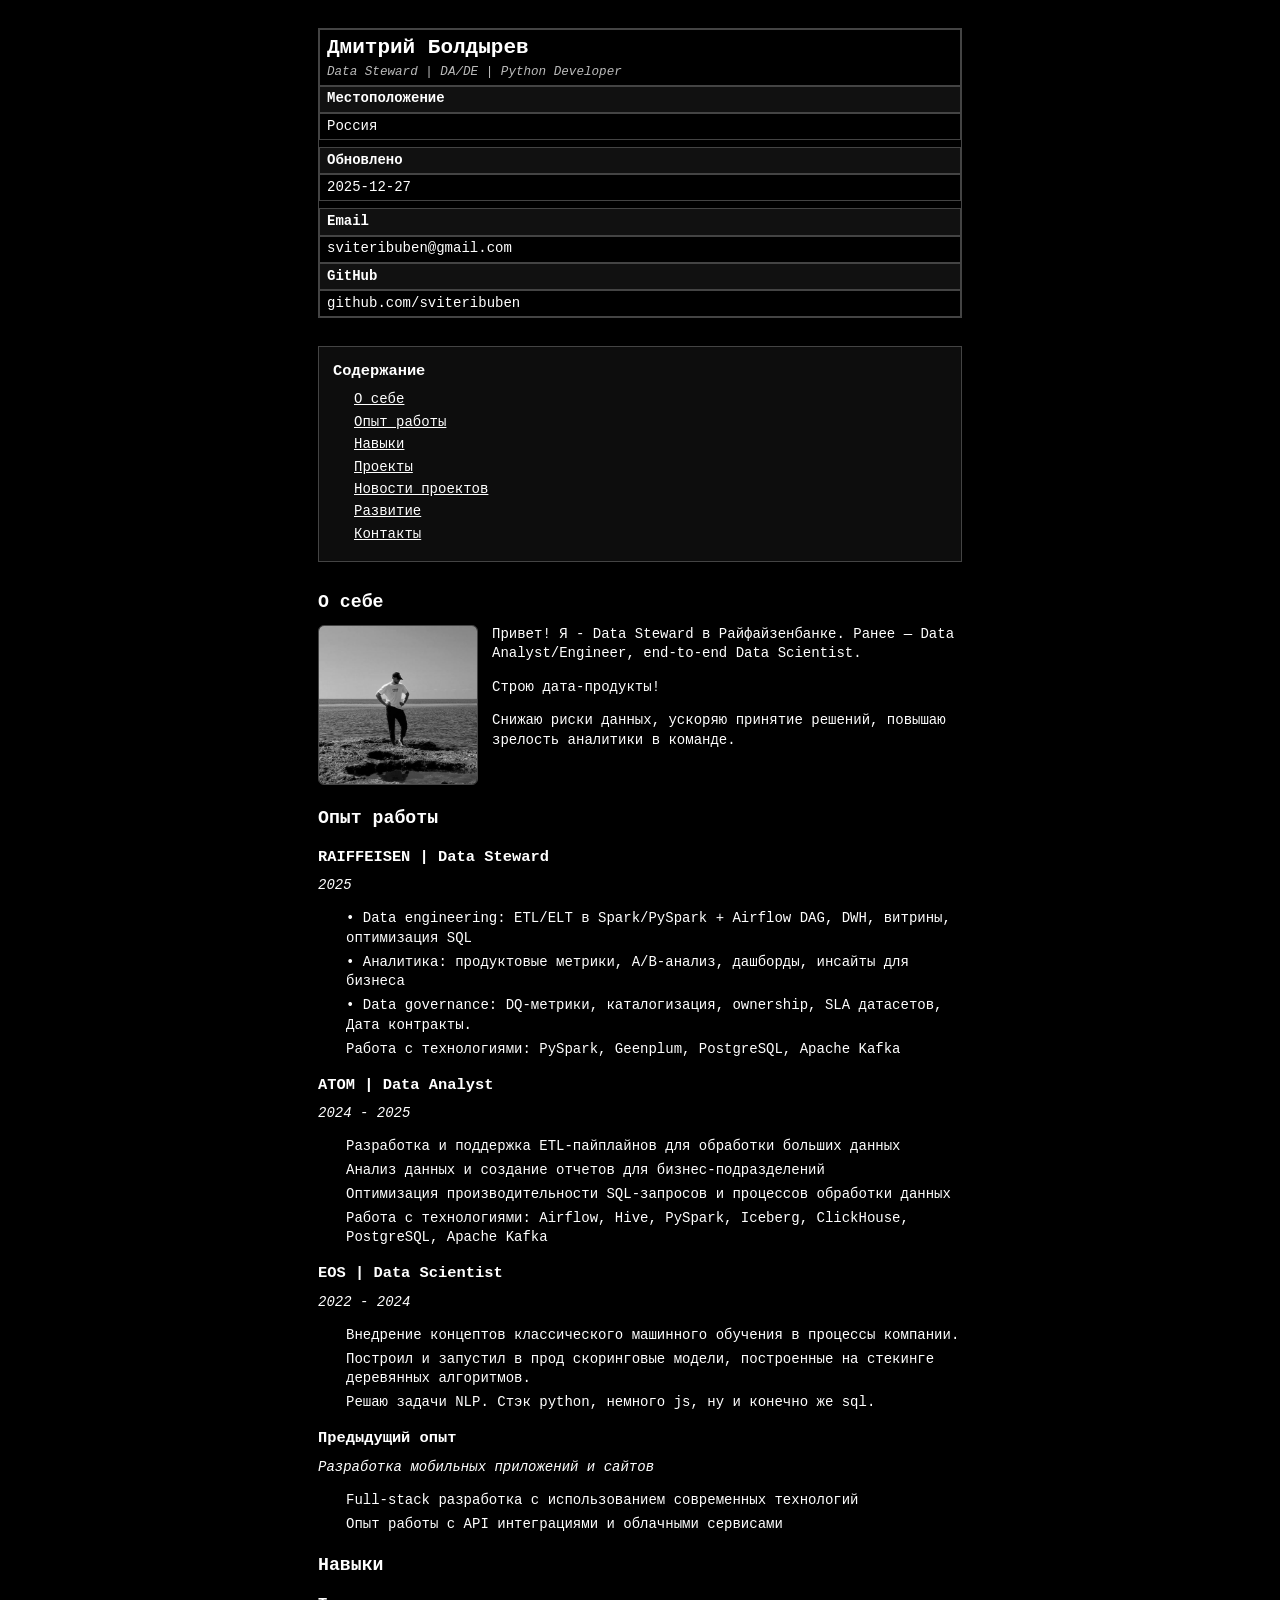
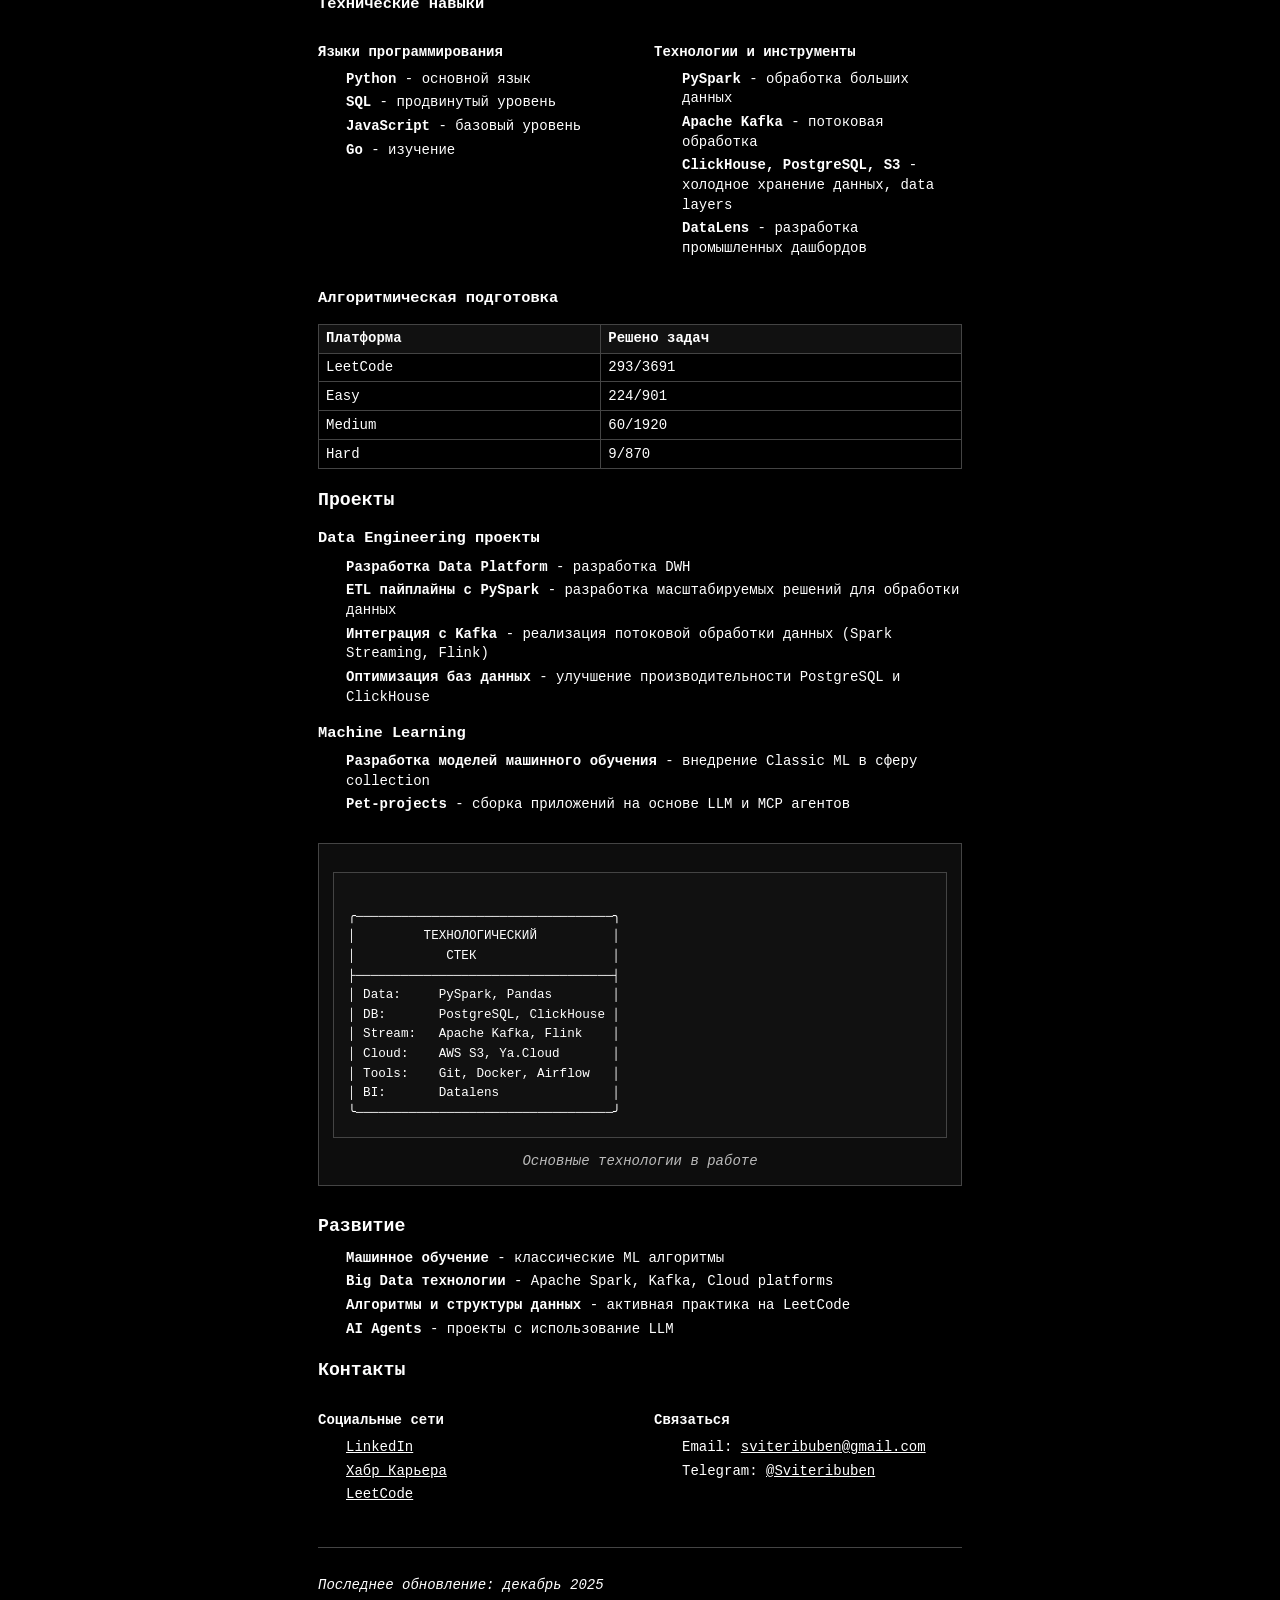
==== index.html @ 71a8ae89 "rearrange scripts" ====
<!DOCTYPE html>
<html lang="ru">
<head>
    <meta charset="utf-8">
    <meta name="viewport" content="width=device-width, initial-scale=1.0, user-scalable=yes">
    <meta name="author" content="Дмитрий Болдырев">
    <link rel="icon" type="image/x-icon" href="img/favicon.ico">
    <title>Дмитрий Болдырев | Data Steward in Raiffeisen</title>
    <link rel="stylesheet" href="css/reset.css">
    <link rel="stylesheet" href="css/style.css">
</head>
<body>
    <table class="header">
        <tr>
            <td colspan="2" rowspan="2" class="width-auto">
                <h1 class="title">Дмитрий Болдырев</h1>
                <span class="subtitle">Data Steward | DA/DE | Python Developer</span>
            </td>
            <th>Местоположение</th>
            <td class="width-min">Россия</td>
        </tr>
        <tr>
            <th>Обновлено</th>
            <td class="width-min"><time>2025-12-27</time></td>
        </tr>
        <tr>
            <th class="width-min">Email</th>
            <td class="width-auto">sviteribuben@gmail.com</td>
            <th class="width-min">GitHub</th>
            <td>github.com/sviteribuben</td>
        </tr>
    </table>

    <nav id="TOC" role="doc-toc">
        <h2 id="toc-title">Содержание</h2>
        <ul>
            <li><a href="#about">О себе</a></li>
            <li><a href="#experience">Опыт работы</a></li>
            <li><a href="#skills">Навыки</a></li>
            <li><a href="#projects">Проекты</a></li>
            <li><a href="news.html">Новости проектов</a></li>
            <li><a href="#education">Развитие</a></li>
            <li><a href="#contacts">Контакты</a></li>
        </ul>
    </nav>

    <h2 id="about">О себе</h2>
    <div class="about">
        <img class="about-photo" src="img/55034808.jpeg" alt="Фото Дмитрия Болдырева">
        <div class="about-text">
            <p>Привет! Я - Data Steward в Райфайзенбанке. Ранее — Data Analyst/Engineer, end-to-end Data Scientist.</p>  
            <p>Строю дата-продукты!</p>
            <p>Cнижаю риски данных, ускоряю принятие решений, повышаю зрелость аналитики в команде.</p>
        </div>
    </div>

    <h2 id="experience">Опыт работы</h2>

    <h3>RAIFFEISEN | Data Steward</h3>
    <p><em>2025</em></p>
    <ul>
        <li>• Data engineering: ETL/ELT в Spark/PySpark + Airflow DAG, DWH, витрины, оптимизация SQL</li>
        <li>• Аналитика: продуктовые метрики, A/B-анализ, дашборды, инсайты для бизнеса</li>
        <li>• Data governance: DQ-метрики, каталогизация, ownership, SLA датасетов, Дата контракты.</li>
        <li>Работа с технологиями: PySpark, Geenplum, PostgreSQL, Apache Kafka</li>
    </ul>

    <h3>ATOM | Data Analyst</h3>
    <p><em>2024 - 2025</em></p>
    <ul>
        <li>Разработка и поддержка ETL-пайплайнов для обработки больших данных</li>
        <li>Анализ данных и создание отчетов для бизнес-подразделений</li>
        <li>Оптимизация производительности SQL-запросов и процессов обработки данных</li>
        <li>Работа с технологиями: Airflow, Hive, PySpark, Iceberg, ClickHouse, PostgreSQL, Apache Kafka</li>
    </ul>
    <h3>EOS | Data Scientist</h3>
    <p><em>2022 - 2024</em></p>
    <ul>
        <li>Внедрение концептов классического машинного обучения в процессы компании. </li>
        <li> Построил и запустил в прод скоринговые модели, построенные на стекинге деревянных алгоритмов.</li>
        <li>Решаю задачи NLP. Стэк python, немного js,  ну и конечно же sql.</li>
    </ul>

    <h3>Предыдущий опыт</h3>
    <p><em>Разработка мобильных приложений и сайтов</em></p>
    <ul>
        <li>Full-stack разработка с использованием современных технологий</li>
        <li>Опыт работы с API интеграциями и облачными сервисами</li>
    </ul>

    <h2 id="skills">Навыки</h2>

    <h3>Технические навыки</h3>
    <div class="grid">
        <div>
            <h4>Языки программирования</h4>
            <ul>
                <li><strong>Python</strong> - основной язык</li>
                <li><strong>SQL</strong> - продвинутый уровень</li>
                <li><strong>JavaScript</strong> - базовый уровень</li>
                <li><strong>Go</strong> - изучение</li>
            </ul>
        </div>
        <div>
            <h4>Технологии и инструменты</h4>
            <ul>
                <li><strong>PySpark</strong> - обработка больших данных</li>
                <li><strong>Apache Kafka</strong> - потоковая обработка</li>
                <li><strong>ClickHouse, PostgreSQL, S3</strong> - холодное хранение данных, data layers</li>
                <li><strong>DataLens</strong> - разработка промышленных дашбордов</li>
            </ul>
        </div>
    </div>

    <h3>Алгоритмическая подготовка</h3>
    <table>
        <tr>
            <th>Платформа</th>
            <th>Решено задач</th>
        </tr>
        <tr>
            <td>LeetCode</td>
            <td>293/3691</td>
        </tr>
        <tr>
            <td>Easy</td>
            <td>224/901</td>
        </tr>
        <tr>
            <td>Medium</td>
            <td>60/1920</td>
        </tr>
        <tr>
            <td>Hard</td>
            <td>9/870</td>
        </tr>
    </table>

    <h2 id="projects">Проекты</h2>

    <h3>Data Engineering проекты</h3>
    <ul>
        <li><strong>Разработка Data Platform</strong> - разработка DWH</li>
        <li><strong>ETL пайплайны с PySpark</strong> - разработка масштабируемых решений для обработки данных</li>
        <li><strong>Интеграция с Kafka</strong> - реализация потоковой обработки данных (Spark Streaming, Flink)</li>
        <li><strong>Оптимизация баз данных</strong> - улучшение производительности PostgreSQL и ClickHouse</li>
    </ul>

    <h3>Machine Learning</h3>
    <ul>
        <li><strong>Разработка моделей машинного обучения</strong> - внедрение Classic ML в сферу collection</li>
        <li><strong>Pet-projects</strong> - сборка приложений на основе LLM и MCP агентов</li>
    </ul>

    <figure>
        <pre><code>
╭──────────────────────────────────╮
│         ТЕХНОЛОГИЧЕСКИЙ          │
│            СТЕК                  │
├──────────────────────────────────┤
│ Data:     PySpark, Pandas        │
│ DB:       PostgreSQL, ClickHouse │
│ Stream:   Apache Kafka, Flink    │
│ Cloud:    AWS S3, Ya.Cloud       │
│ Tools:    Git, Docker, Airflow   │
│ BI:       Datalens               │
╰──────────────────────────────────╯</code></pre>
        <figcaption>Основные технологии в работе</figcaption>
    </figure>

    <h2 id="education">Развитие</h2>
    <ul>

        <li><strong>Машинное обучение</strong> - классические ML алгоритмы</li>
        <li><strong>Big Data технологии</strong> - Apache Spark, Kafka, Cloud platforms</li>
        <li><strong>Алгоритмы и структуры данных</strong> - активная практика на LeetCode</li>
        <li><strong>AI Agents</strong> - проекты с использование LLM</li>
    </ul>

    <h2 id="contacts">Контакты</h2>
    <div class="grid">
        <div>
            <h4>Социальные сети</h4>
            <ul>
                <li><a href="https://www.linkedin.com/in/dmitry-boldyrev/" target="_blank">LinkedIn</a></li>
                <li><a href="https://career.habr.com/sviteribuben" target="_blank">Хабр Карьера</a></li>
                <li><a href="https://leetcode.com/u/Dmitry_boldyrev/" target="_blank">LeetCode</a></li>
            </ul>
        </div>
        <div>
            <h4>Связаться</h4>
            <ul>
                <li>Email: <a href="mailto:sviteribuben@gmail.com">sviteribuben@gmail.com</a></li>
                <li>Telegram: <a href="https://t.me/@Sviteribuben">@Sviteribuben</a></li>
            </ul>
        </div>
    </div>

    <hr>
    <p><em>Последнее обновление: декабрь 2025</em></p>

    <script src="js/script.js"></script>
</body>
</html>
---- css/style.css ----
/* The Monospace Web Portfolio Styles */

:root {
  --mono-font: 'SF Mono', 'Monaco', 'Inconsolata', 'Fira Code', 'Fira Mono', 'Roboto Mono', 'Consolas', 'Liberation Mono', monospace;
  --char-width: 0.6em;
  --line-height: 1.4;
  --border-color: #444;
  --bg-color: #000;
  --text-color: #fff;
  --accent-color: #bbb;
  --grid-size: calc(var(--char-width) * 80);
}

* {
  box-sizing: border-box;
}

html {
  font-family: var(--mono-font);
  font-size: 14px;
  line-height: var(--line-height);
  color: var(--text-color);
  background-color: var(--bg-color);
}

body {
  max-width: var(--grid-size);
  margin: 0 auto;
  padding: 1em;
}

/* Typography */
h1, h2, h3, h4, h5, h6 {
  font-weight: bold;
  margin: 1em 0 0.5em 0;
  line-height: var(--line-height);
}

h1 { font-size: 1.5em; }
h2 { font-size: 1.3em; }
h3 { font-size: 1.1em; }
h4 { font-size: 1em; }

p {
  margin: 0 0 1em 0;
}

/* Header table */
.header {
  width: 100%;
  border-collapse: collapse;
  margin-bottom: 2em;
  border: 1px solid var(--border-color);
}

.header th,
.header td {
  border: 1px solid var(--border-color);
  padding: 0.2em 0.5em;
  text-align: left;
  vertical-align: top;
}

.header th {
  background-color: #111;
  font-weight: bold;
  white-space: nowrap;
}

.width-min {
  width: 1%;
  white-space: nowrap;
}

.width-auto {
  width: auto;
}

/* Force header table into a single-column stacked layout */
.header tr {
  display: block;
}

.header th,
.header td {
  display: block;
  width: 100%;
}

.header tr + tr {
  margin-top: 0.5em;
}

.title {
  font-size: 1.5em;
  margin: 0;
  font-weight: bold;
}

.subtitle {
  font-size: 0.9em;
  color: var(--accent-color);
  font-style: italic;
}

/* Navigation */
#TOC {
  margin: 2em 0;
  padding: 1em;
  border: 1px solid var(--border-color);
  background-color: #0d0d0d;
}

#TOC ul {
  margin: 0;
  padding-left: 1.5em;
}

#TOC li {
  margin: 0.2em 0;
}

#toc-title {
  margin-top: 0;
  font-size: 1.1em;
}

/* Lists */
ul, ol {
  margin: 0 0 1em 0;
  padding-left: 2em;
}

li {
  margin: 0.3em 0;
}

/* Tables */
table {
  width: 100%;
  border-collapse: collapse;
  margin: 1em 0;
}

th, td {
  border: 1px solid var(--border-color);
  padding: 0.3em 0.5em;
  text-align: left;
  vertical-align: top;
}

th {
  background-color: #111;
  font-weight: bold;
}

/* Grid system */
.grid {
  display: grid;
  grid-template-columns: 1fr 1fr;
  gap: 2em;
  margin: 1em 0;
}

@media (max-width: 600px) {
  .grid {
    grid-template-columns: 1fr;
  }
}

/* Code and preformatted text */
code {
  font-family: var(--mono-font);
  background-color: #111;
  padding: 0.1em 0.3em;
  border-radius: 2px;
  font-size: 0.9em;
}

pre {
  background-color: #111;
  padding: 1em;
  overflow-x: auto;
  border: 1px solid var(--border-color);
  margin: 1em 0;
}

pre code {
  background: none;
  padding: 0;
}

/* Figures */
figure {
  margin: 2em 0;
  padding: 1em;
  border: 1px solid var(--border-color);
  background-color: #0d0d0d;
}

figcaption {
  font-style: italic;
  margin-top: 0.5em;
  color: var(--accent-color);
  text-align: center;
}

/* Links */
a {
  color: var(--text-color);
  text-decoration: underline;
}

a:hover {
  background-color: #1a1a1a;
}

/* Horizontal rule */
hr {
  border: none;
  border-top: 1px solid var(--border-color);
  margin: 2em 0;
}

/* Emphasis */
strong {
  font-weight: bold;
}

em {
  font-style: italic;
}

/* Time elements */
time {
  white-space: nowrap;
}

/* Responsive design */
@media (max-width: 800px) {
  html {
    font-size: 13px;
  }

  body {
    padding: 0.5em;
  }

  .header th,
  .header td {
    padding: 0.1em 0.3em;
  }
}

@media (max-width: 600px) {
  html {
    font-size: 12px;
  }

  .grid {
    grid-template-columns: 1fr;
    gap: 1em;
  }
}

/* About section */
.about {
  display: flex;
  gap: 1em;
  align-items: flex-start;
  margin: 0.5em 0 1.5em 0;
}

.about-photo {
  width: 160px;
  height: 160px;
  object-fit: cover;
  border: 1px solid var(--border-color);
  border-radius: 6px;
  filter: grayscale(100%);
}

.about-text {
  flex: 1;
}

@media (max-width: 600px) {
  .about {
    flex-direction: column;
    align-items: center;
    text-align: center;
  }

  .about-text {
    text-align: left;
    width: 100%;
  }
}

/* Gradient Generator Styles */
.gradient-generator {
  display: grid;
  grid-template-columns: 1fr 2fr;
  gap: 2em;
  margin: 2em 0;
  padding: 1em;
  border: 1px solid var(--border-color);
  background-color: #0d0d0d;
}

.generator-controls {
  display: flex;
  flex-direction: column;
  gap: 1em;
}

.control-group {
  display: flex;
  flex-direction: column;
  gap: 0.5em;
}

.control-group label {
  font-weight: bold;
  font-size: 0.9em;
}

.control-group select {
  padding: 0.3em;
  background-color: #111;
  border: 1px solid var(--border-color);
  color: var(--text-color);
  font-family: var(--mono-font);
}

.color-stops {
  margin-top: 1em;
}

.color-stops h4 {
  margin: 0 0 0.5em 0;
  font-size: 1em;
}

.color-stop {
  display: flex;
  align-items: center;
  gap: 0.5em;
  margin-bottom: 0.5em;
  padding: 0.5em;
  background-color: #111;
  border: 1px solid var(--border-color);
  border-radius: 4px;
}

.color-input {
  width: 50px;
  height: 30px;
  border: none;
  cursor: pointer;
}

.position-input {
  flex: 1;
  min-width: 100px;
}

.position-value {
  font-size: 0.8em;
  min-width: 35px;
  text-align: center;
}

.remove-stop {
  background: none;
  border: none;
  color: #ff6b6b;
  font-size: 1.2em;
  cursor: pointer;
  padding: 0;
  width: 20px;
  height: 20px;
  display: flex;
  align-items: center;
  justify-content: center;
}

.remove-stop:hover {
  background-color: rgba(255, 107, 107, 0.1);
  border-radius: 2px;
}

#add-color-stop {
  padding: 0.5em;
  background-color: #111;
  border: 1px solid var(--border-color);
  color: var(--text-color);
  font-family: var(--mono-font);
  cursor: pointer;
  margin-top: 0.5em;
}

#add-color-stop:hover {
  background-color: #1a1a1a;
}

#export-css {
  padding: 0.5em;
  background-color: #4CAF50;
  border: 1px solid #45a049;
  color: white;
  font-family: var(--mono-font);
  cursor: pointer;
  margin-top: 1em;
}

#export-css:hover {
  background-color: #45a049;
}

.generator-preview {
  display: flex;
  flex-direction: column;
  gap: 1em;
}

#gradient-preview {
  height: 200px;
  border: 1px solid var(--border-color);
  border-radius: 4px;
  background: linear-gradient(to right, #ff0000 0%, #0000ff 100%);
}

.css-output {
  background-color: #111;
  padding: 1em;
  border: 1px solid var(--border-color);
  border-radius: 4px;
}

.css-output h4 {
  margin: 0 0 0.5em 0;
  font-size: 1em;
}

.css-output pre {
  margin: 0;
  white-space: pre-wrap;
  word-break: break-all;
  font-size: 0.9em;
  line-height: 1.4;
}

@media (max-width: 800px) {
  .gradient-generator {
    grid-template-columns: 1fr;
    gap: 1em;
  }

  .generator-controls {
    order: 2;
  }

  .generator-preview {
    order: 1;
  }
}

/* Print styles */
@media print {
  body {
    max-width: none;
    margin: 0;
    padding: 0;
  }

  .header,
  table,
  figure {
    break-inside: avoid;
  }
}
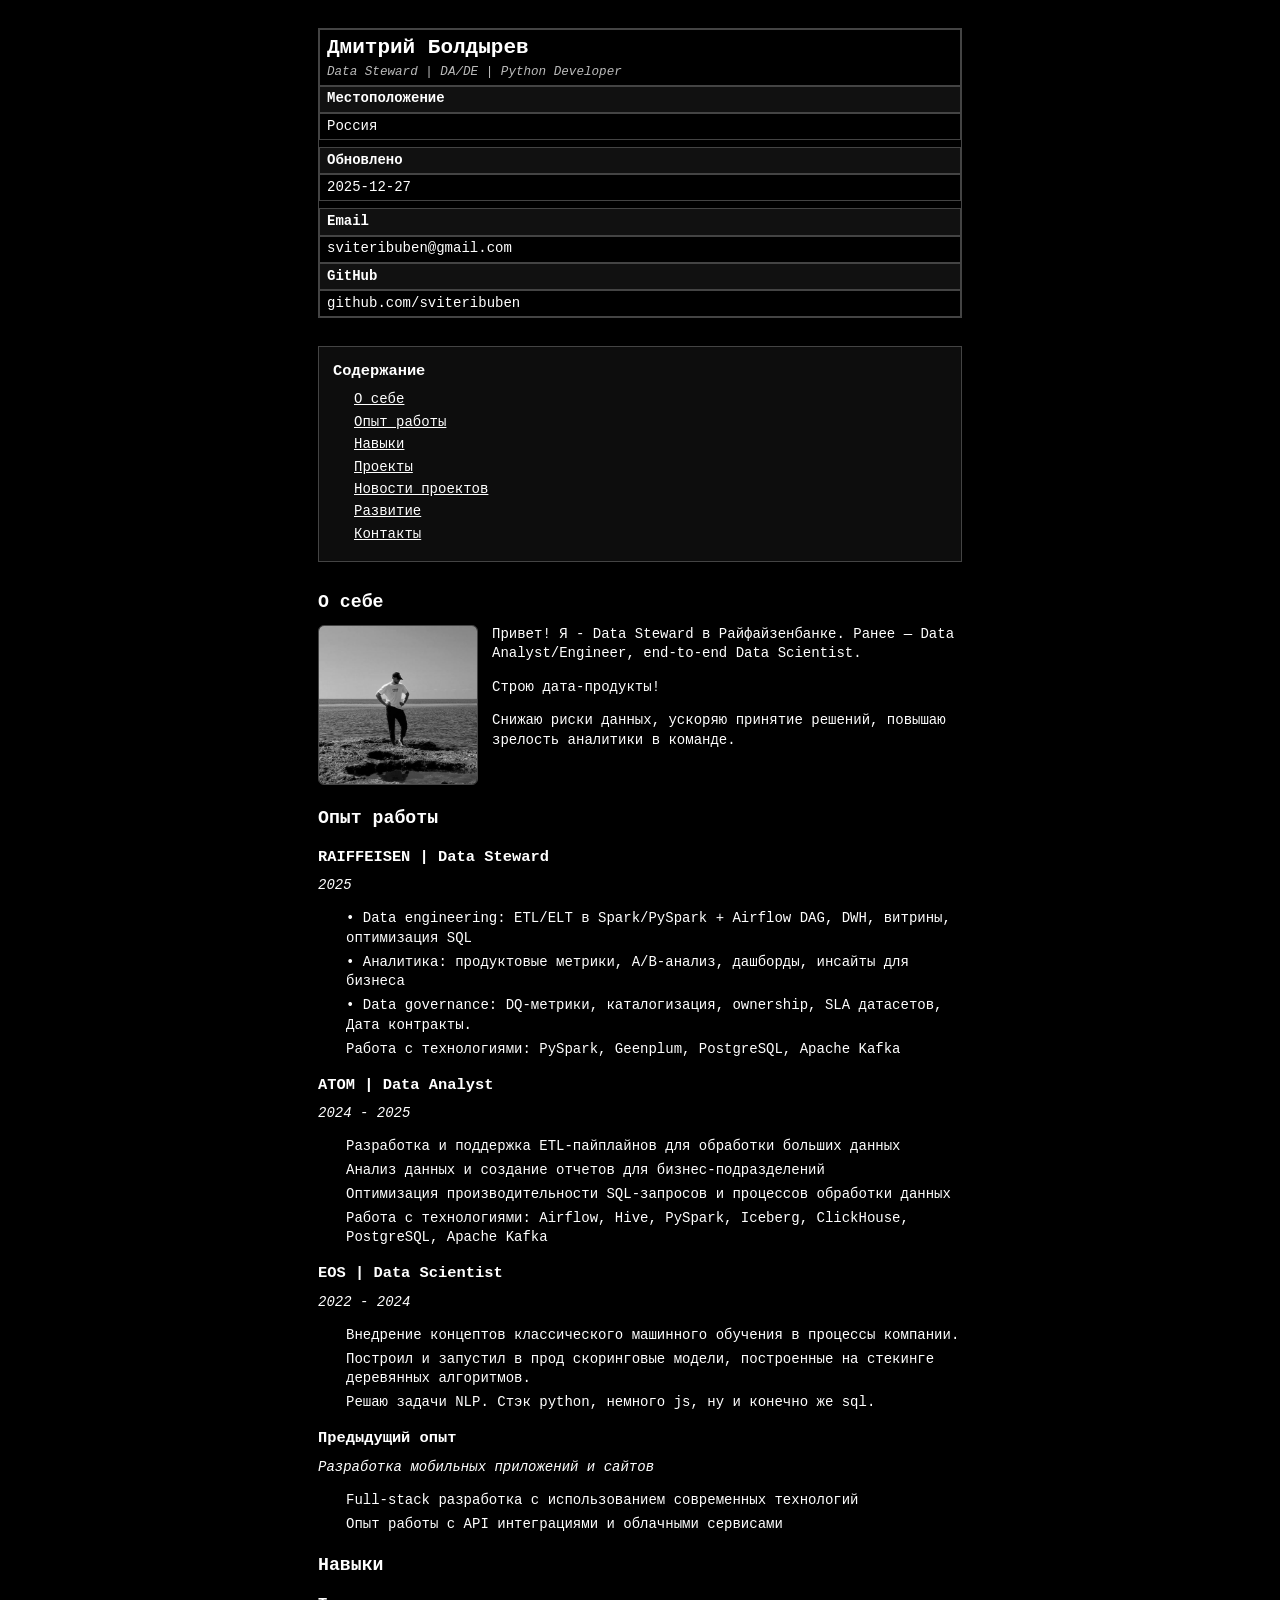
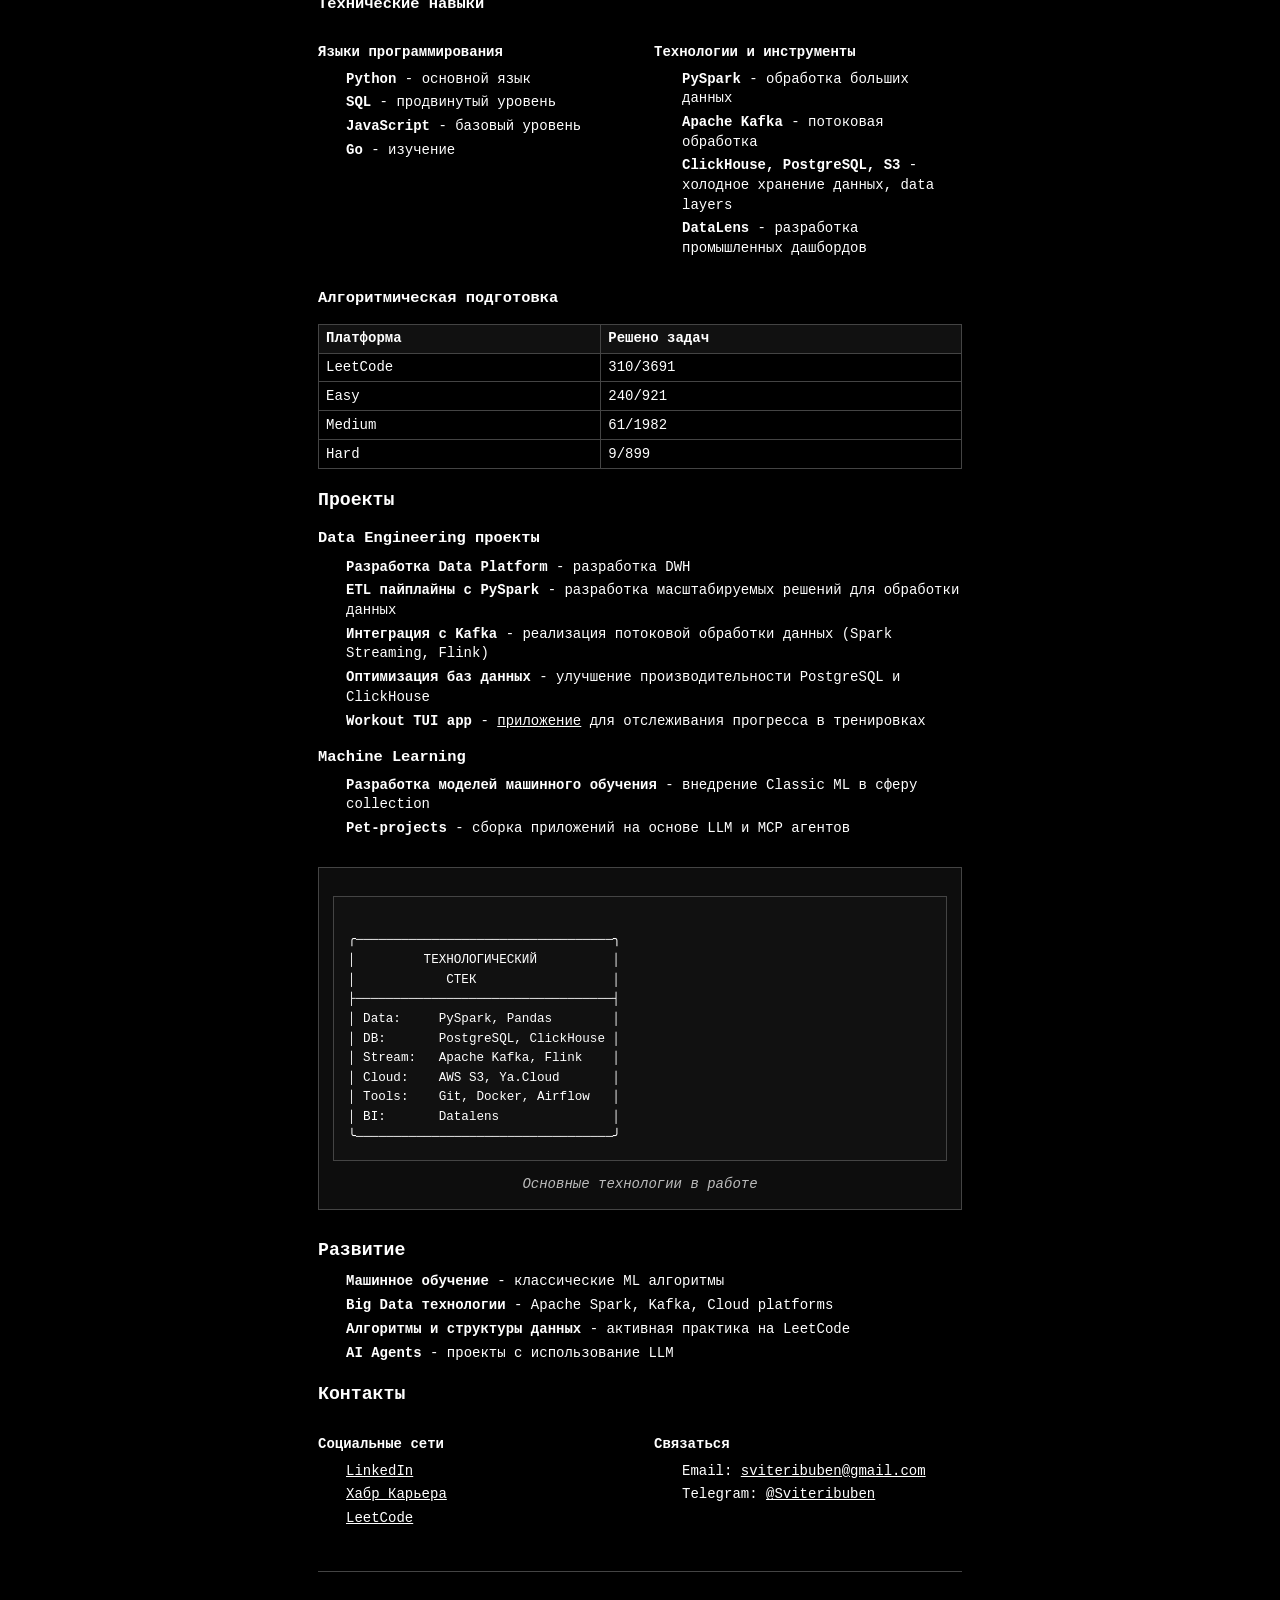
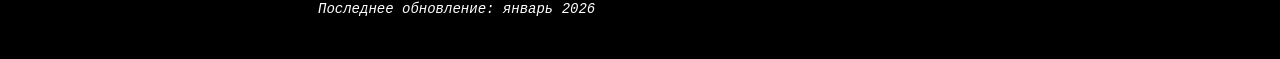
==== commit 783d2af5: "upd: add tui app link" ====
--- a/index.html
+++ b/index.html
@@ -77,8 +77,8 @@
     <p><em>2022 - 2024</em></p>
     <ul>
         <li>Внедрение концептов классического машинного обучения в процессы компании. </li>
-        <li> Построил и запустил в прод скоринговые модели, построенные на стекинге деревянных алгоритмов.</li>
-        <li>Решаю задачи NLP. Стэк python, немного js,  ну и конечно же sql.</li>
+        <li>Построил и запустил в прод скоринговые модели, построенные на стекинге деревянных алгоритмов.</li>
+        <li>Решаю задачи NLP. Стэк python, немного js, ну и конечно же sql.</li>
     </ul>
 
     <h3>Предыдущий опыт</h3>
@@ -120,19 +120,19 @@
         </tr>
         <tr>
             <td>LeetCode</td>
-            <td>293/3691</td>
+            <td>310/3691</td>
         </tr>
         <tr>
             <td>Easy</td>
-            <td>224/901</td>
+            <td>240/921</td>
         </tr>
         <tr>
             <td>Medium</td>
-            <td>60/1920</td>
+            <td>61/1982</td>
         </tr>
         <tr>
             <td>Hard</td>
-            <td>9/870</td>
+            <td>9/899</td>
         </tr>
     </table>
 
@@ -144,6 +144,7 @@
         <li><strong>ETL пайплайны с PySpark</strong> - разработка масштабируемых решений для обработки данных</li>
         <li><strong>Интеграция с Kafka</strong> - реализация потоковой обработки данных (Spark Streaming, Flink)</li>
         <li><strong>Оптимизация баз данных</strong> - улучшение производительности PostgreSQL и ClickHouse</li>
+        <li><strong>Workout TUI app</strong> - <a href="https://github.com/sviteribuben/workoutapp" target="_blank">приложение</a> для отслеживания прогресса в тренировках</li>
     </ul>
 
     <h3>Machine Learning</h3>
@@ -197,7 +198,7 @@
     </div>
 
     <hr>
-    <p><em>Последнее обновление: декабрь 2025</em></p>
+    <p><em>Последнее обновление: январь 2026</em></p>
 
     <script src="js/script.js"></script>
 </body>
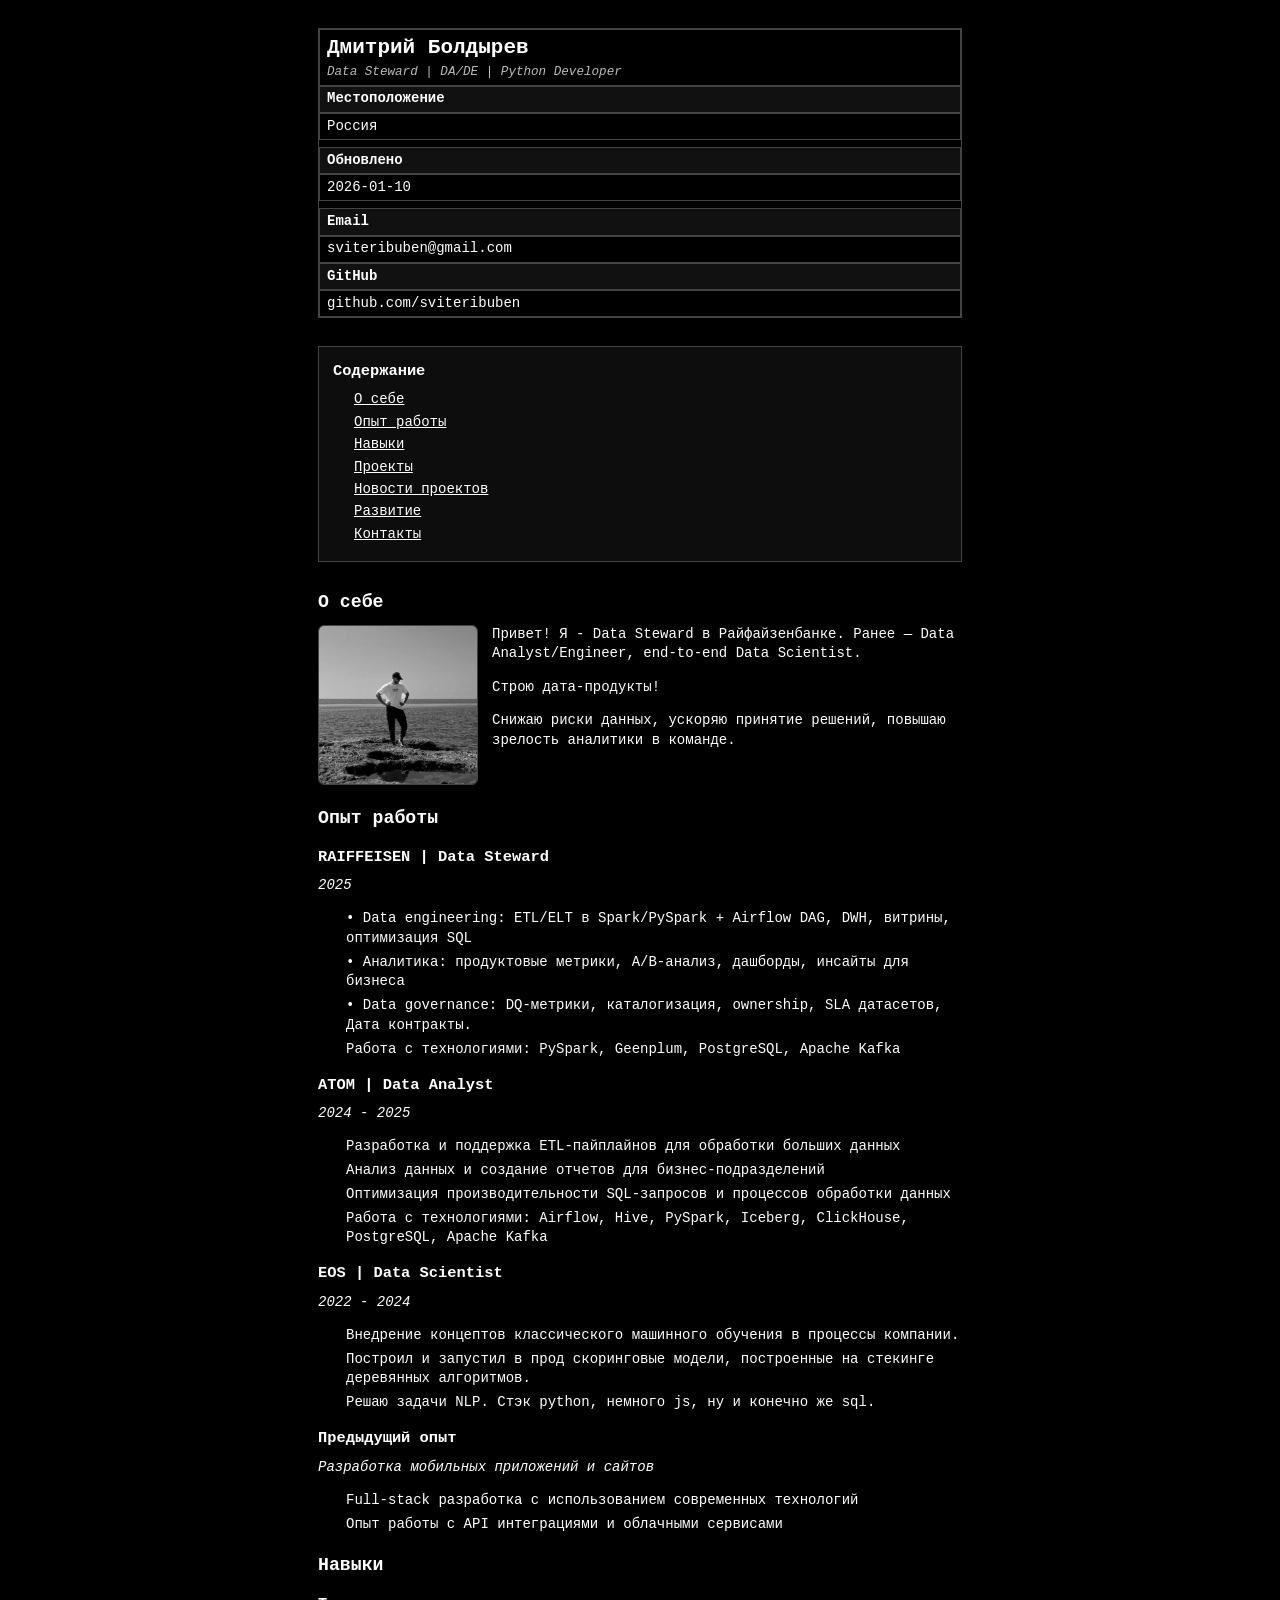
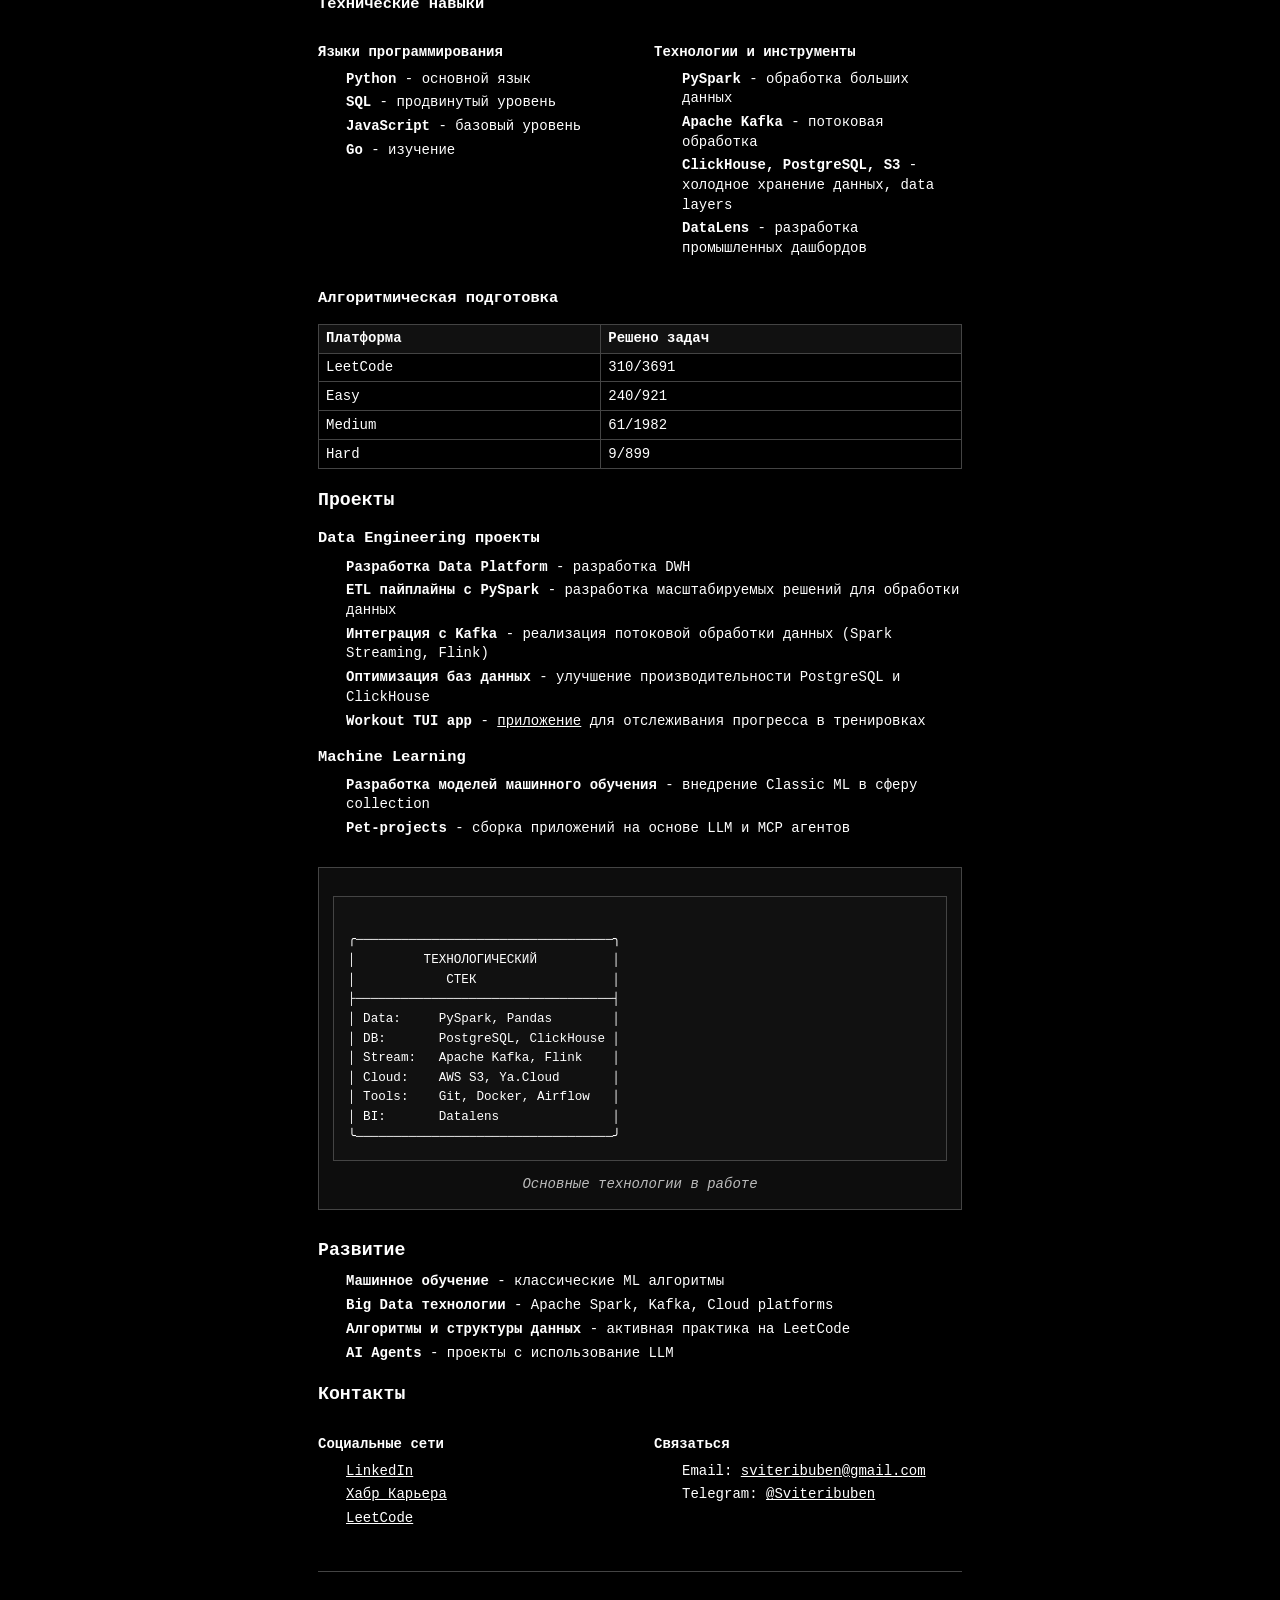
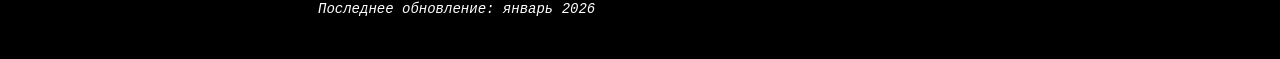
==== commit 4b14f002: "udp: time upd" ====
--- a/index.html
+++ b/index.html
@@ -21,7 +21,7 @@
         </tr>
         <tr>
             <th>Обновлено</th>
-            <td class="width-min"><time>2025-12-27</time></td>
+            <td class="width-min"><time>2026-01-10</time></td>
         </tr>
         <tr>
             <th class="width-min">Email</th>
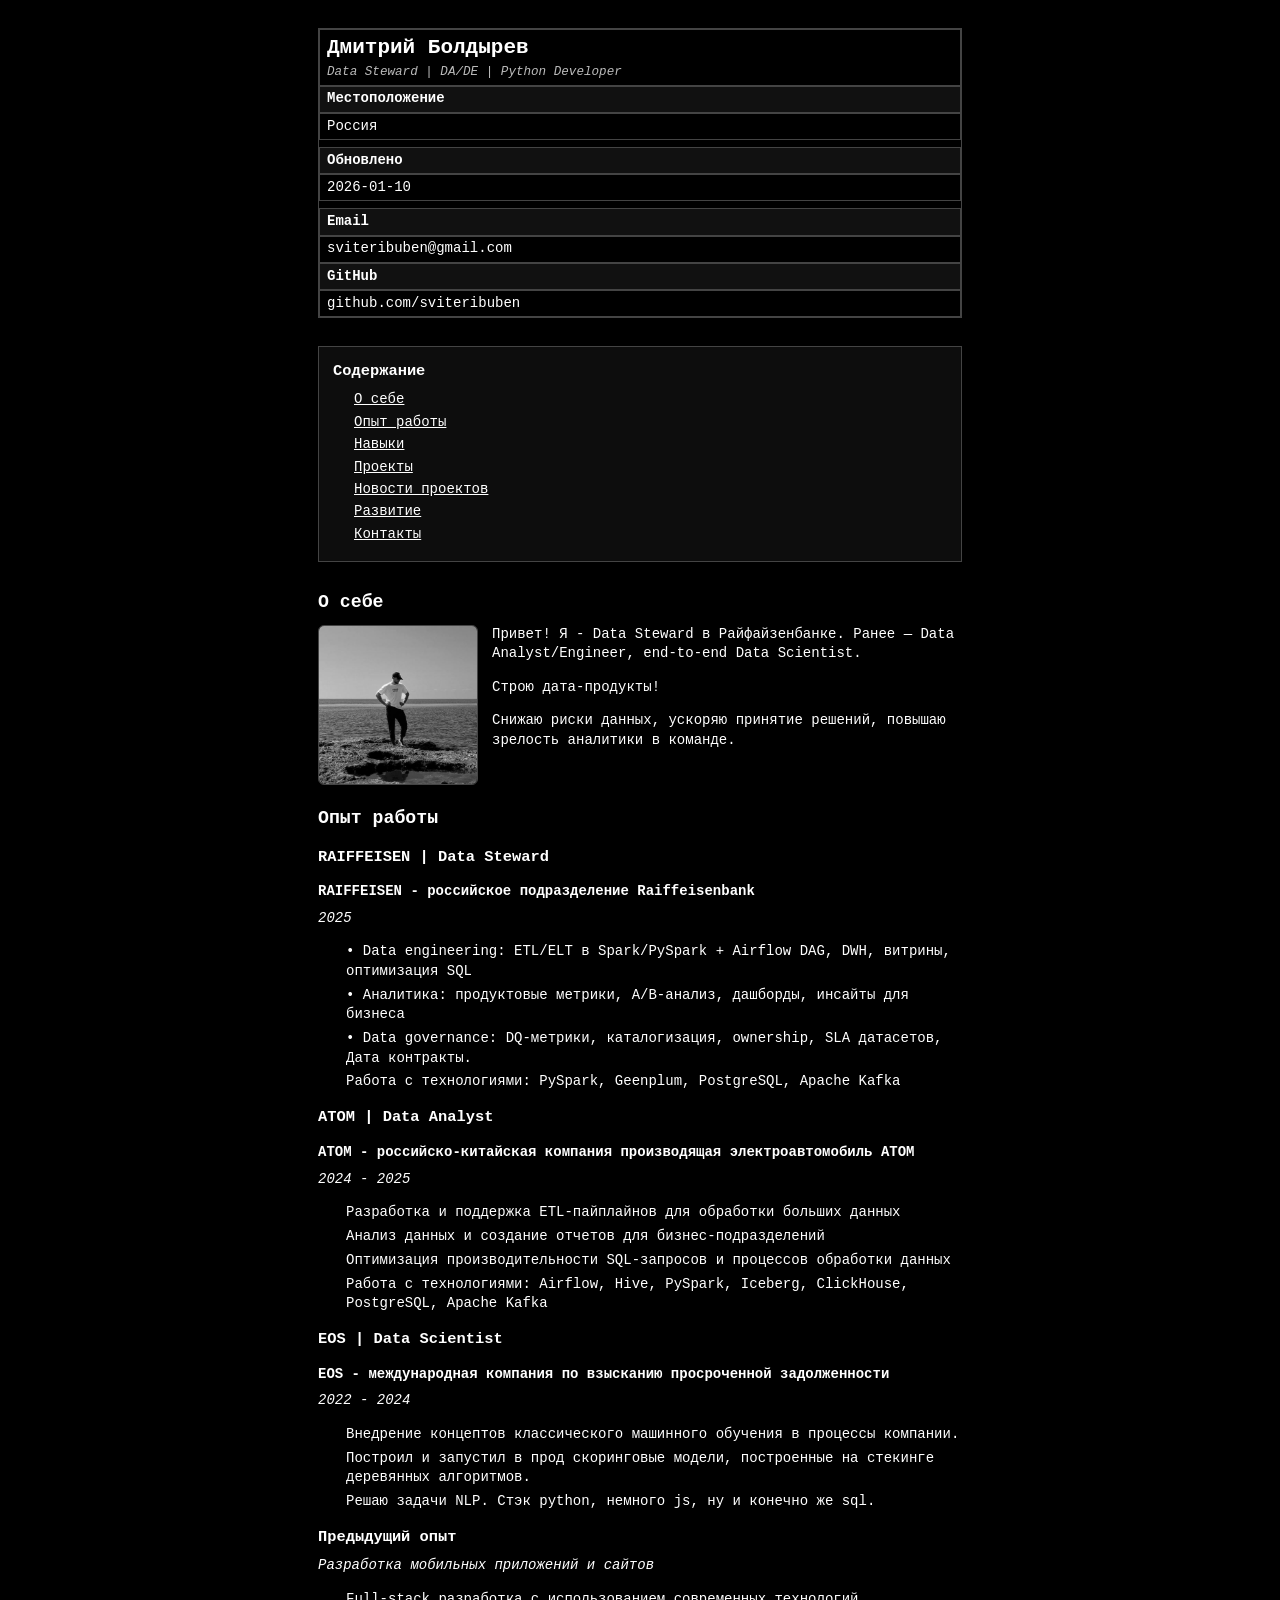
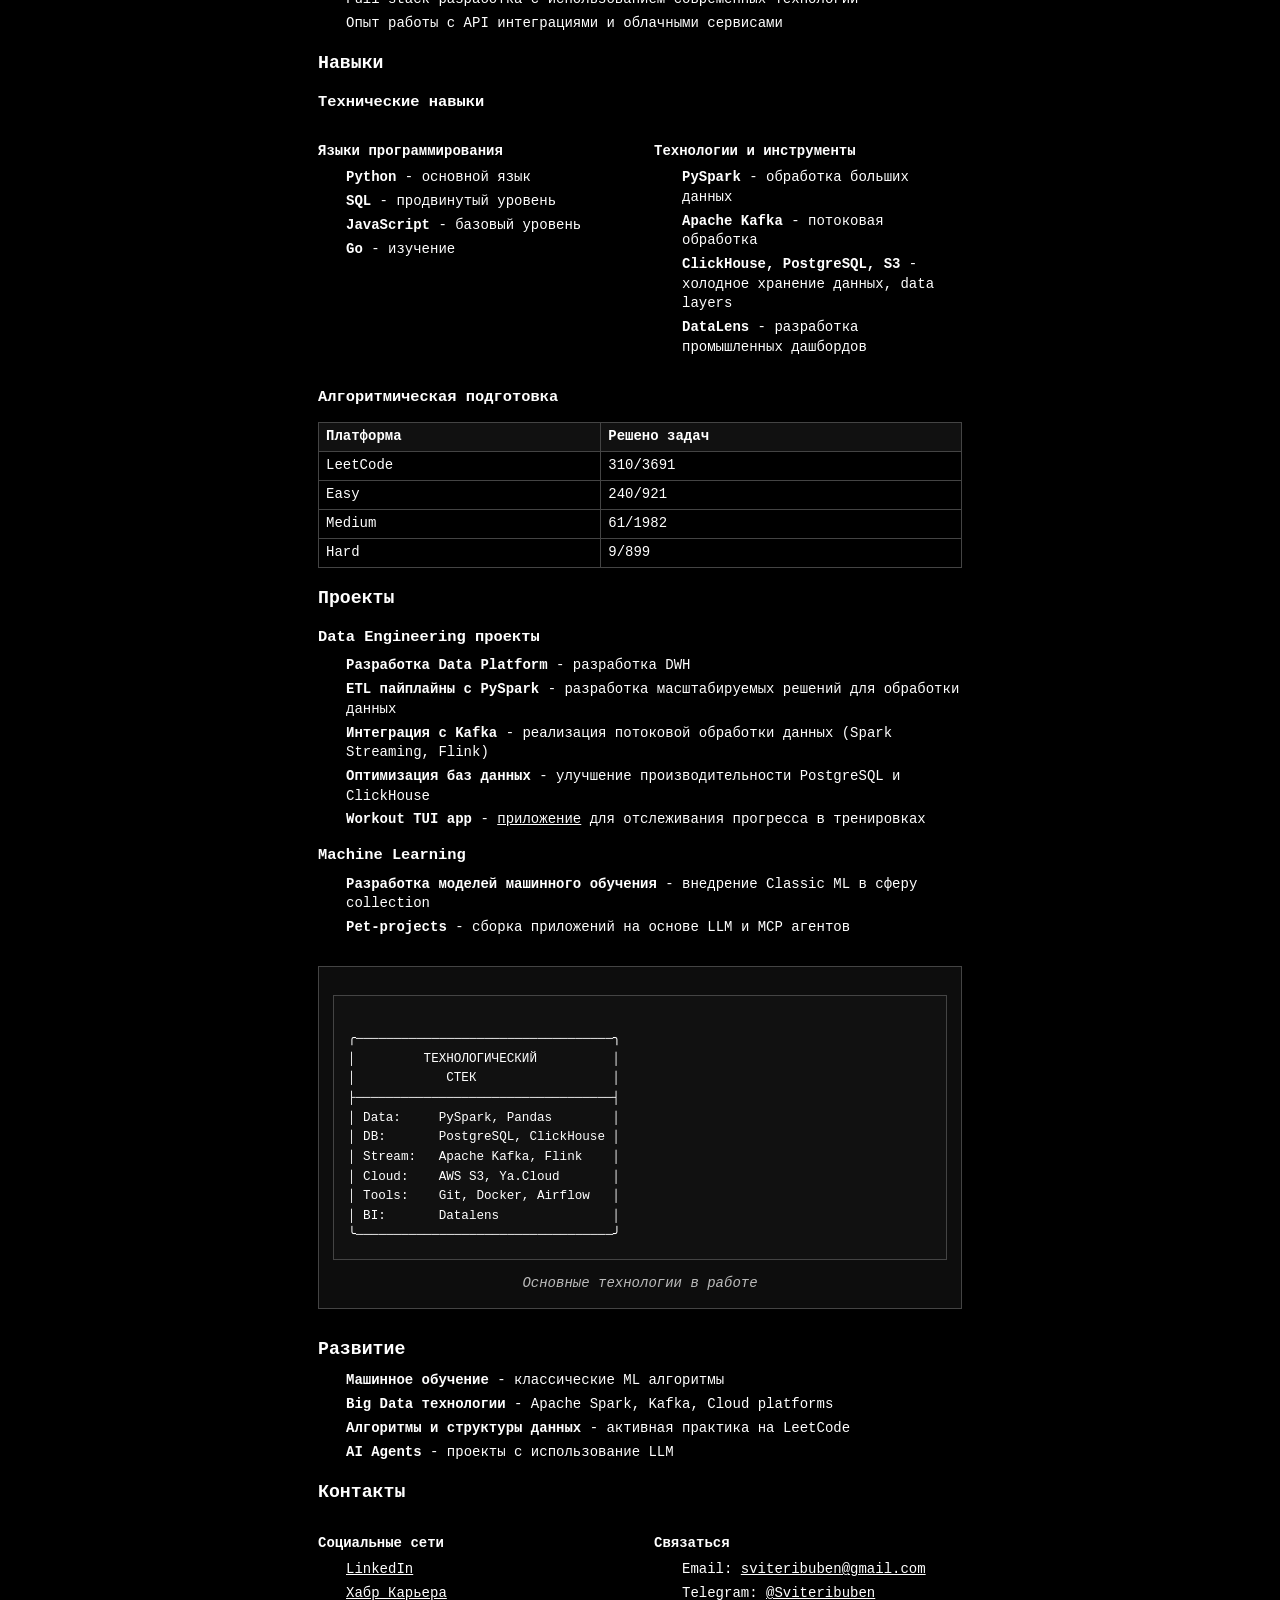
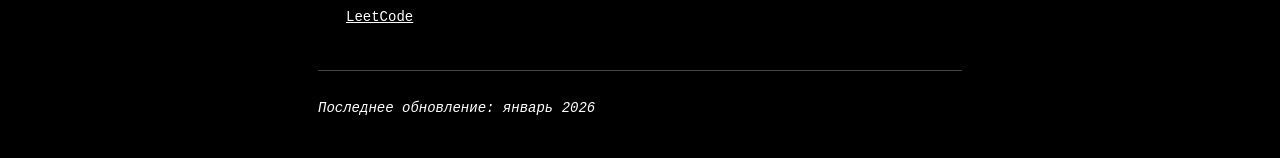
==== commit 0b41da4e: "upd: description add" ====
--- a/index.html
+++ b/index.html
@@ -57,6 +57,7 @@
     <h2 id="experience">Опыт работы</h2>
 
     <h3>RAIFFEISEN | Data Steward</h3>
+    <h4>RAIFFEISEN - российское подразделение Raiffeisenbank</h4>
     <p><em>2025</em></p>
     <ul>
         <li>• Data engineering: ETL/ELT в Spark/PySpark + Airflow DAG, DWH, витрины, оптимизация SQL</li>
@@ -66,6 +67,7 @@
     </ul>
 
     <h3>ATOM | Data Analyst</h3>
+    <h4>АТОМ - российско-китайская компания производящая электроавтомобиль АТОМ</h4>
     <p><em>2024 - 2025</em></p>
     <ul>
         <li>Разработка и поддержка ETL-пайплайнов для обработки больших данных</li>
@@ -74,6 +76,7 @@
         <li>Работа с технологиями: Airflow, Hive, PySpark, Iceberg, ClickHouse, PostgreSQL, Apache Kafka</li>
     </ul>
     <h3>EOS | Data Scientist</h3>
+    <h4>EOS - международная компания по взысканию просроченной задолженности</h4>
     <p><em>2022 - 2024</em></p>
     <ul>
         <li>Внедрение концептов классического машинного обучения в процессы компании. </li>
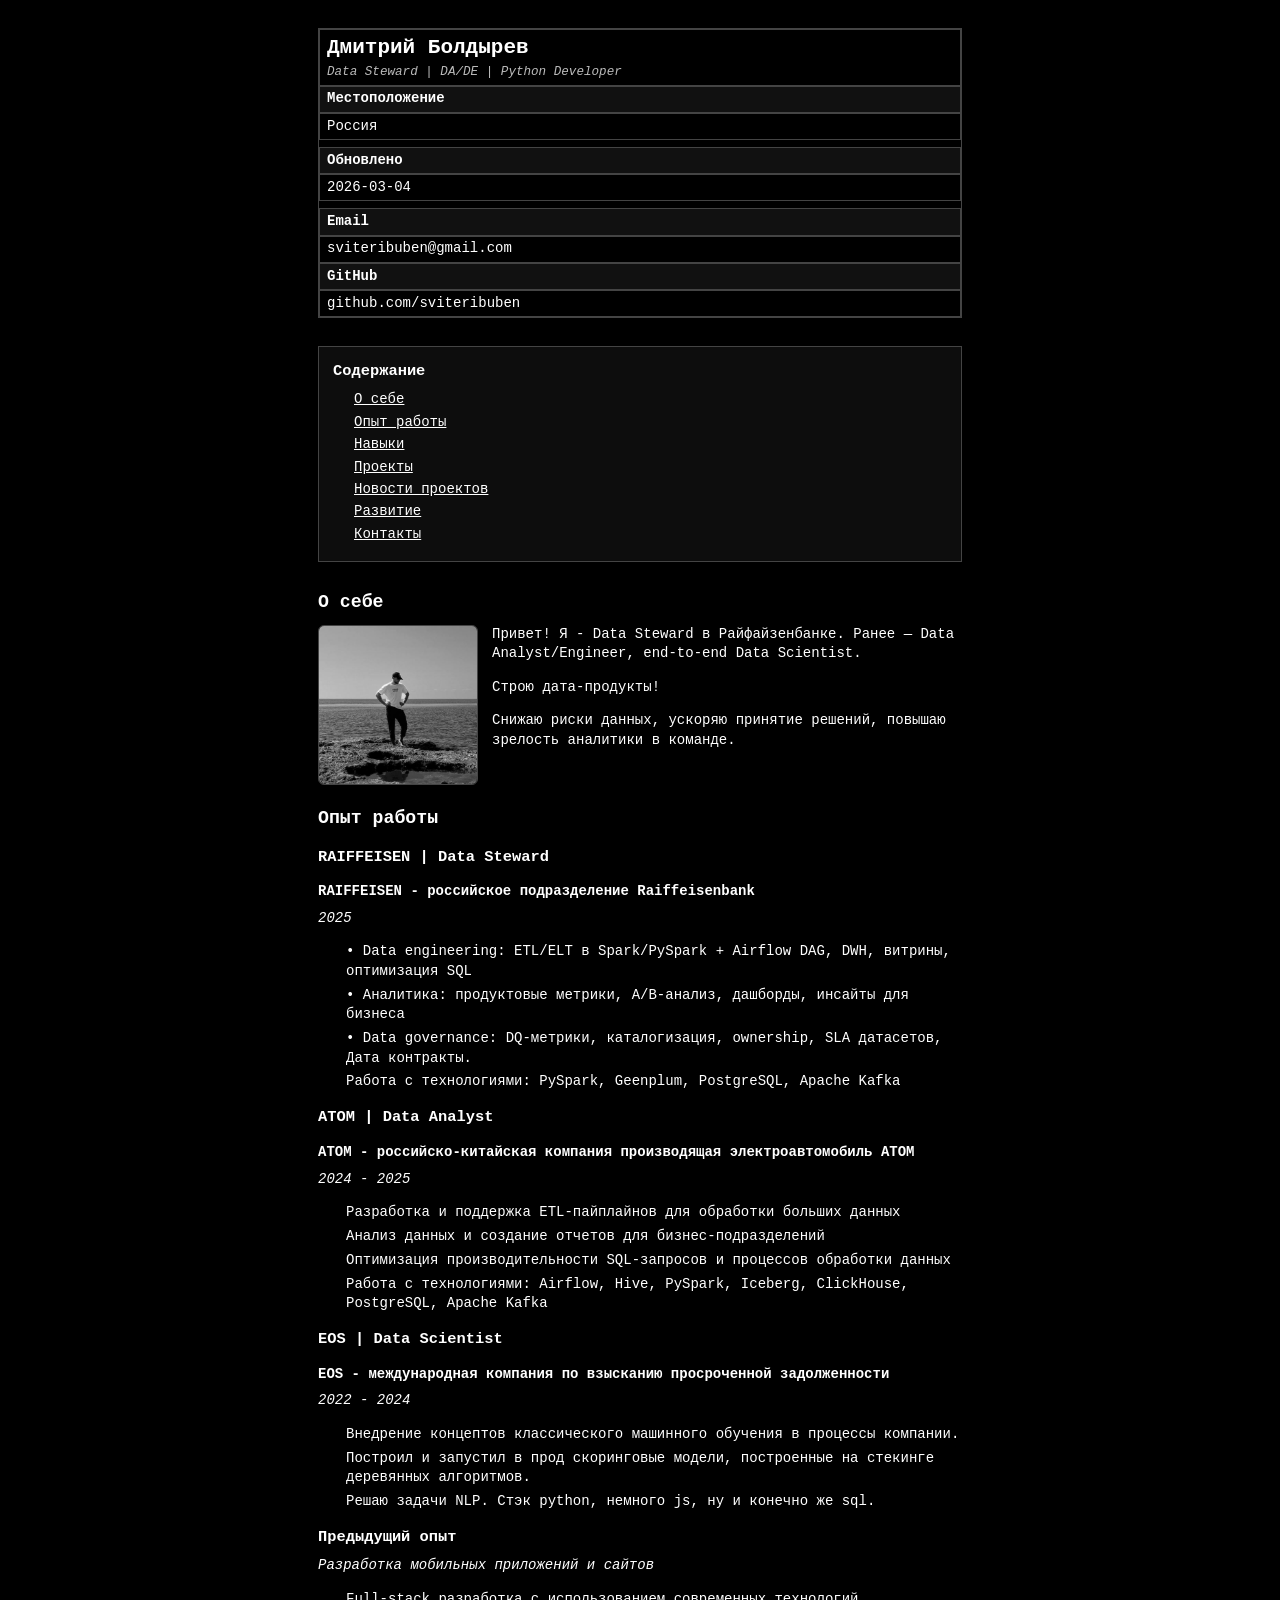
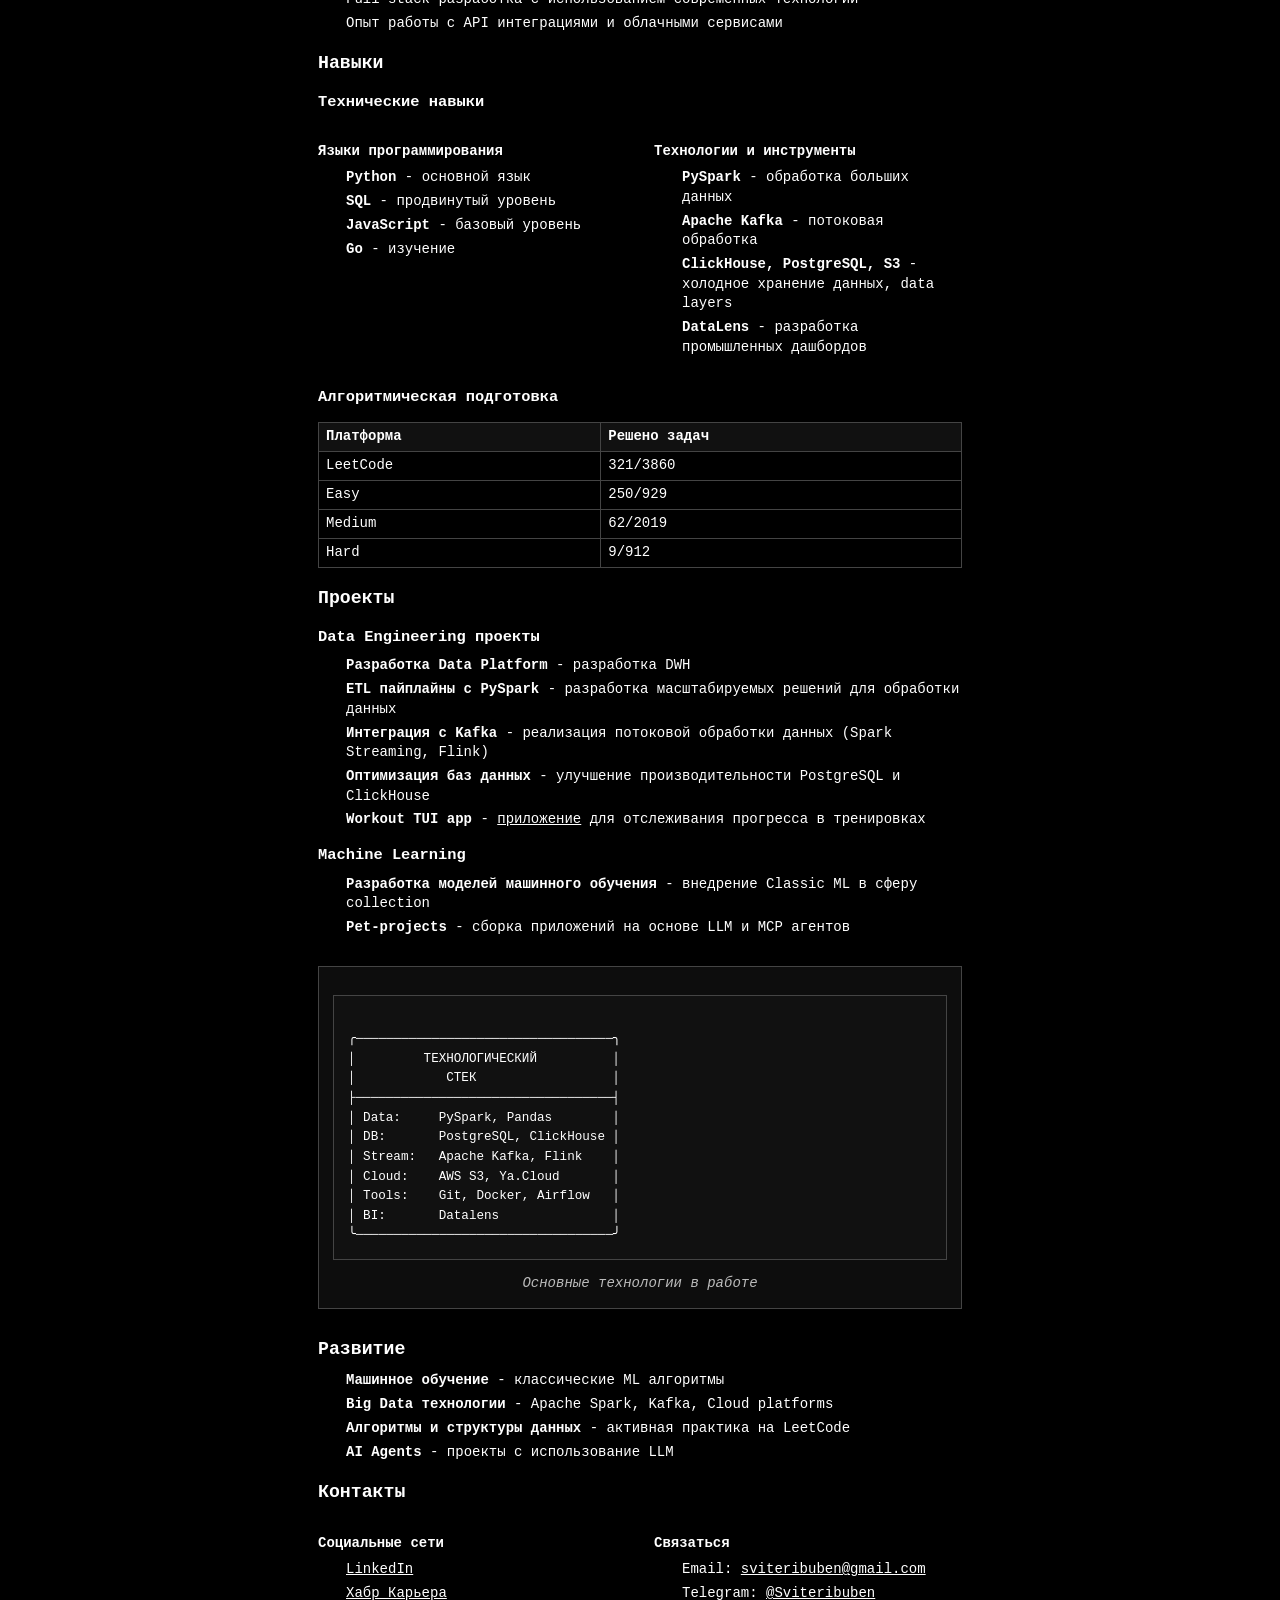
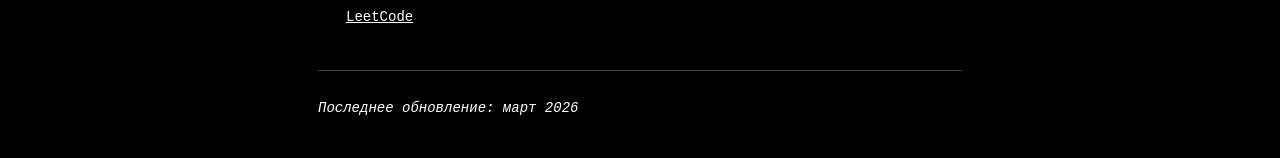
==== commit 4570380a: "march UPD" ====
--- a/index.html
+++ b/index.html
@@ -21,7 +21,7 @@
         </tr>
         <tr>
             <th>Обновлено</th>
-            <td class="width-min"><time>2026-01-10</time></td>
+            <td class="width-min"><time>2026-03-04</time></td>
         </tr>
         <tr>
             <th class="width-min">Email</th>
@@ -123,19 +123,19 @@
         </tr>
         <tr>
             <td>LeetCode</td>
-            <td>310/3691</td>
+            <td>321/3860</td>
         </tr>
         <tr>
             <td>Easy</td>
-            <td>240/921</td>
+            <td>250/929</td>
         </tr>
         <tr>
             <td>Medium</td>
-            <td>61/1982</td>
+            <td>62/2019</td>
         </tr>
         <tr>
             <td>Hard</td>
-            <td>9/899</td>
+            <td>9/912</td>
         </tr>
     </table>
 
@@ -201,7 +201,7 @@
     </div>
 
     <hr>
-    <p><em>Последнее обновление: январь 2026</em></p>
+    <p><em>Последнее обновление: март 2026</em></p>
 
     <script src="js/script.js"></script>
 </body>
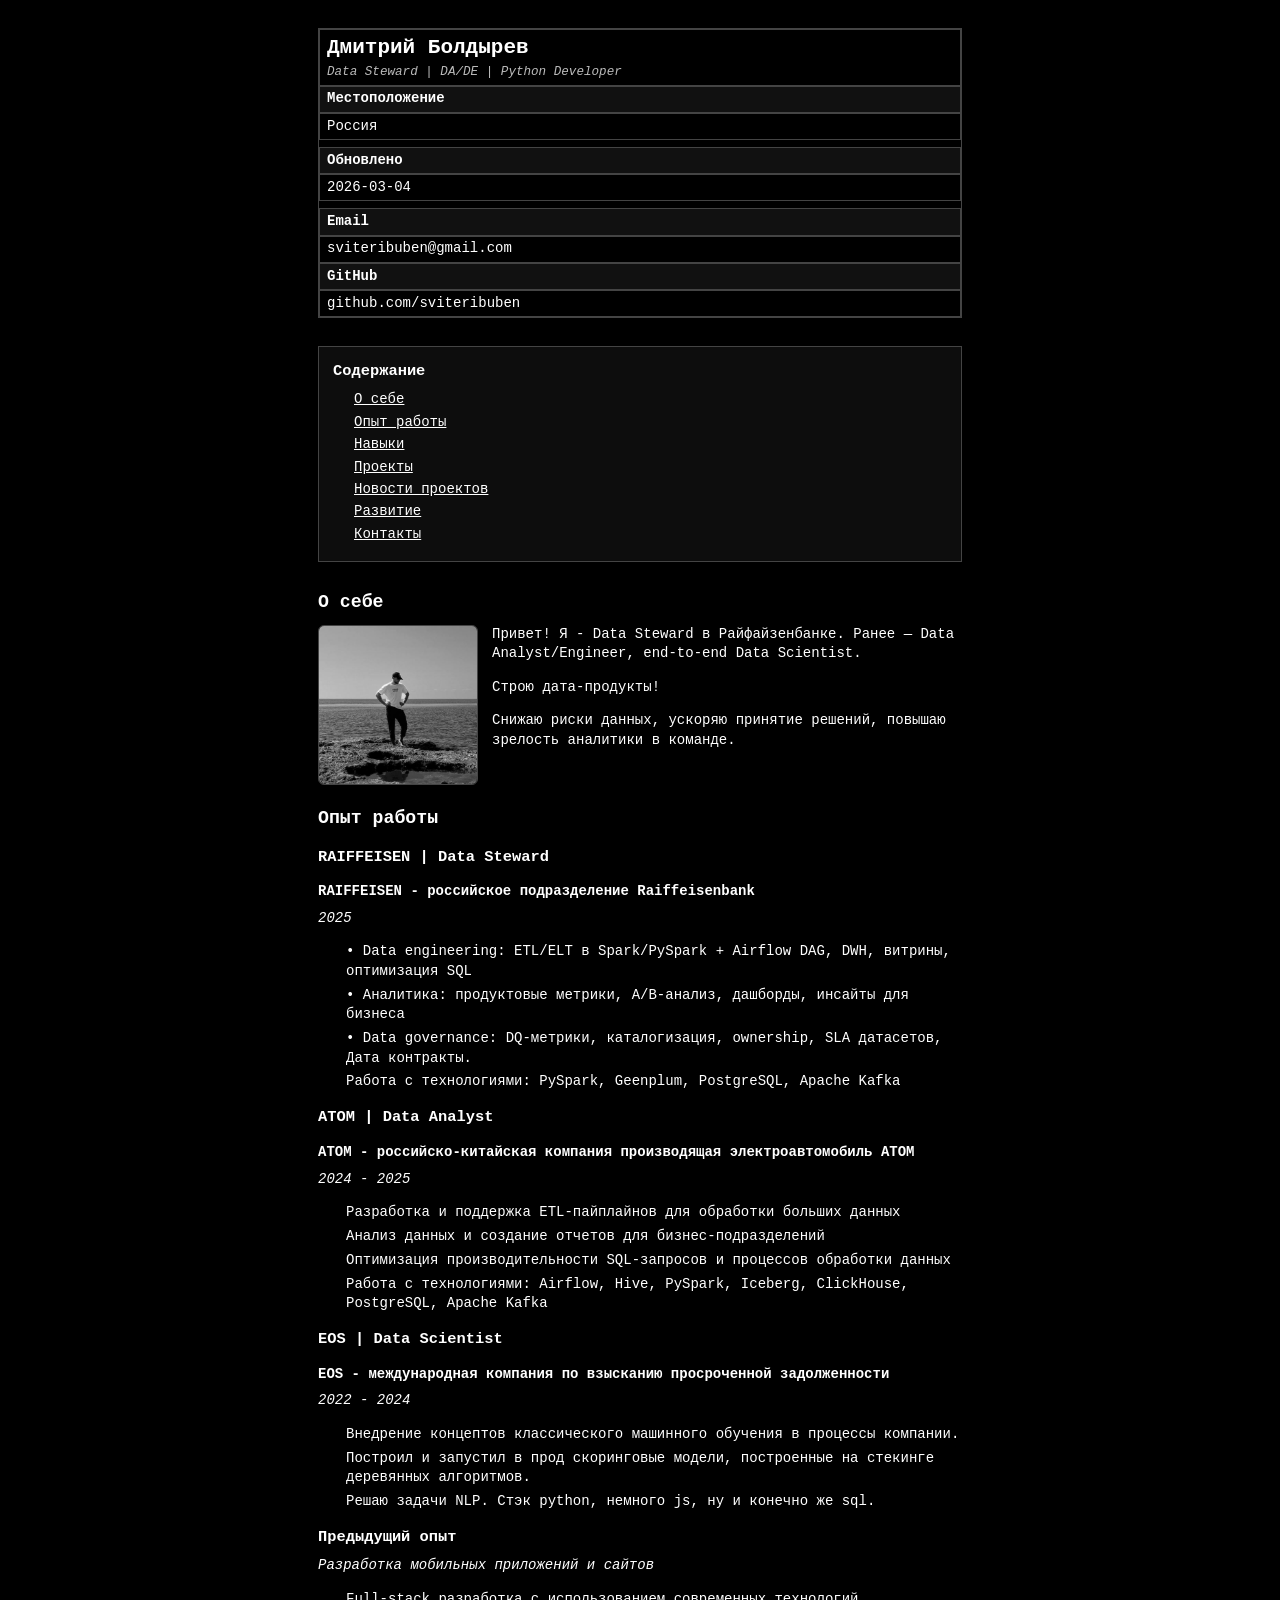
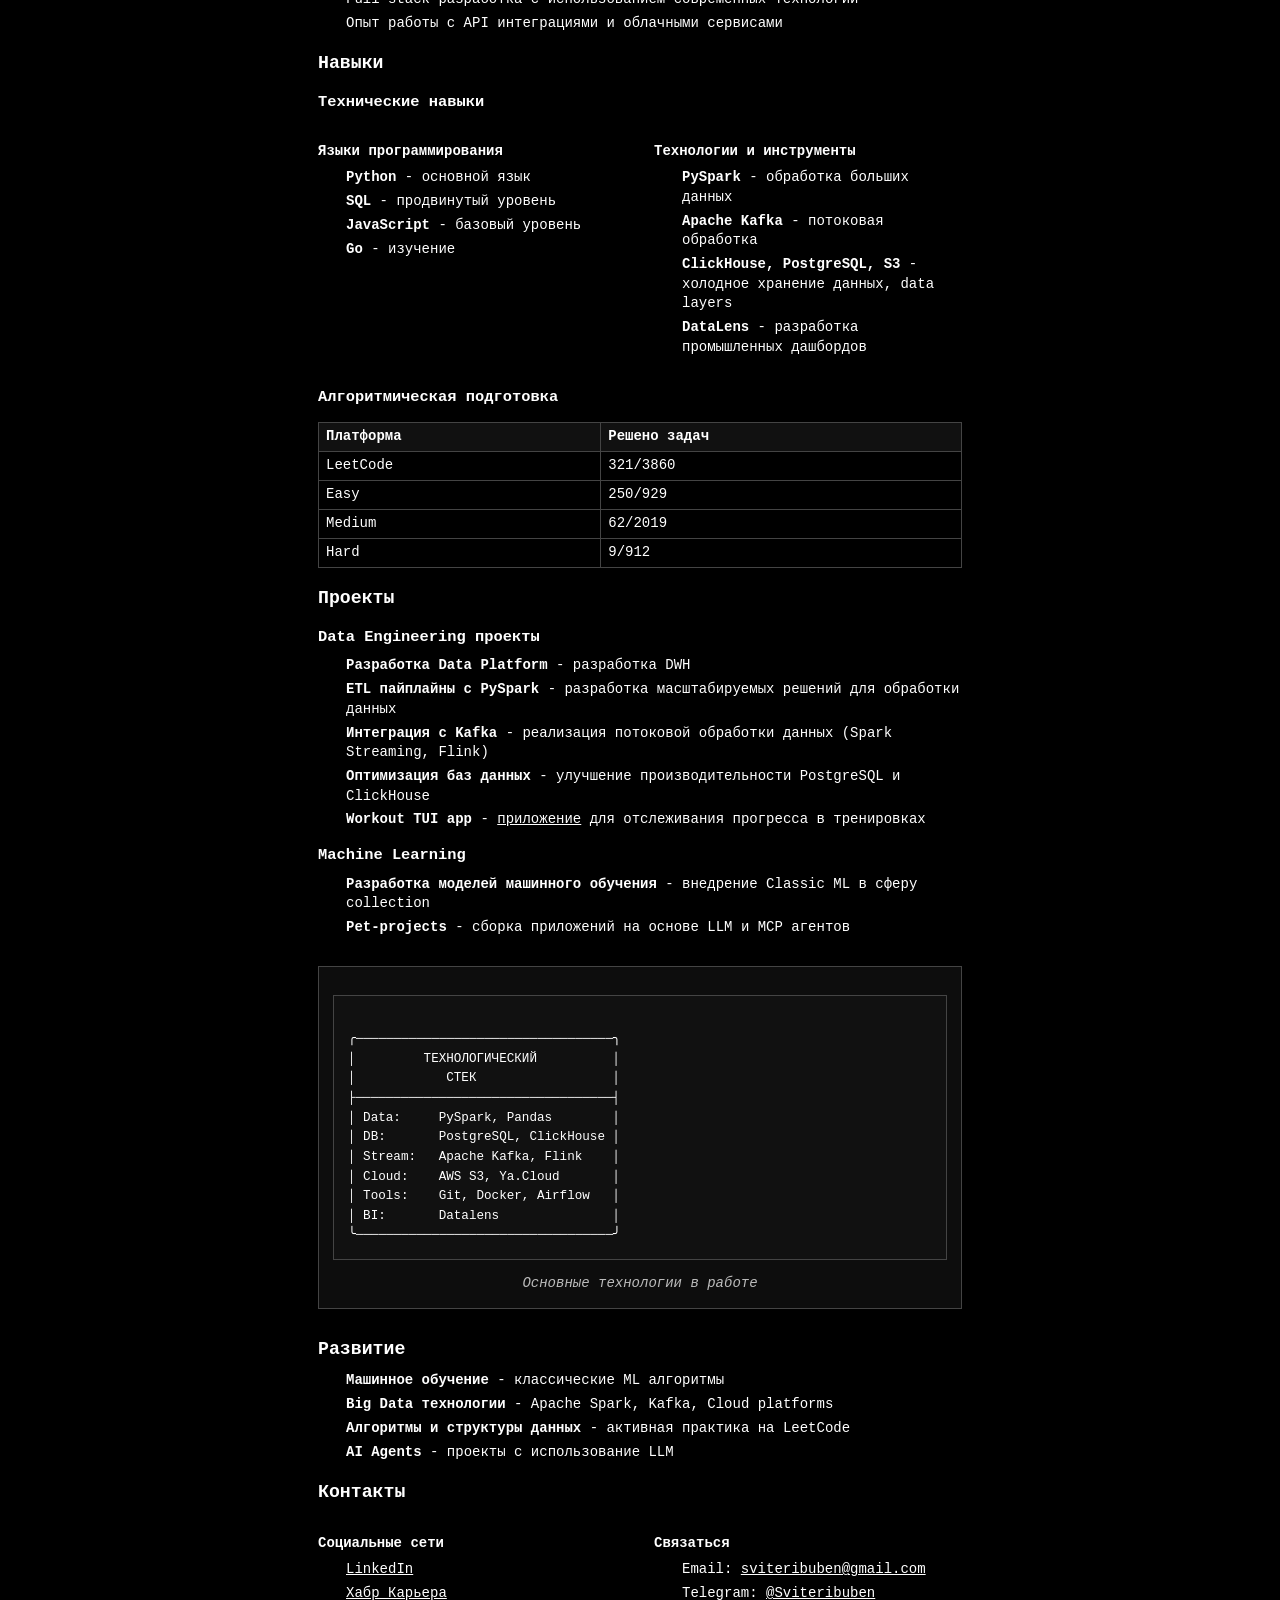
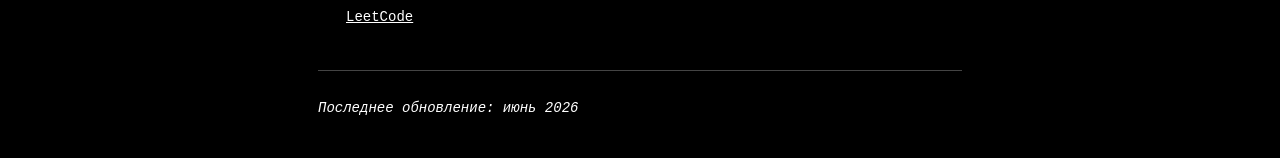
==== commit d1d42a85: "add june news about huihui" ====
--- a/index.html
+++ b/index.html
@@ -65,7 +65,6 @@
         <li>• Data governance: DQ-метрики, каталогизация, ownership, SLA датасетов, Дата контракты.</li>
         <li>Работа с технологиями: PySpark, Geenplum, PostgreSQL, Apache Kafka</li>
     </ul>
-
     <h3>ATOM | Data Analyst</h3>
     <h4>АТОМ - российско-китайская компания производящая электроавтомобиль АТОМ</h4>
     <p><em>2024 - 2025</em></p>
@@ -83,16 +82,13 @@
         <li>Построил и запустил в прод скоринговые модели, построенные на стекинге деревянных алгоритмов.</li>
         <li>Решаю задачи NLP. Стэк python, немного js, ну и конечно же sql.</li>
     </ul>
-
     <h3>Предыдущий опыт</h3>
     <p><em>Разработка мобильных приложений и сайтов</em></p>
     <ul>
         <li>Full-stack разработка с использованием современных технологий</li>
         <li>Опыт работы с API интеграциями и облачными сервисами</li>
     </ul>
-
     <h2 id="skills">Навыки</h2>
-
     <h3>Технические навыки</h3>
     <div class="grid">
         <div>
@@ -114,7 +110,6 @@
             </ul>
         </div>
     </div>
-
     <h3>Алгоритмическая подготовка</h3>
     <table>
         <tr>
@@ -138,9 +133,7 @@
             <td>9/912</td>
         </tr>
     </table>
-
     <h2 id="projects">Проекты</h2>
-
     <h3>Data Engineering проекты</h3>
     <ul>
         <li><strong>Разработка Data Platform</strong> - разработка DWH</li>
@@ -149,7 +142,6 @@
         <li><strong>Оптимизация баз данных</strong> - улучшение производительности PostgreSQL и ClickHouse</li>
         <li><strong>Workout TUI app</strong> - <a href="https://github.com/sviteribuben/workoutapp" target="_blank">приложение</a> для отслеживания прогресса в тренировках</li>
     </ul>
-
     <h3>Machine Learning</h3>
     <ul>
         <li><strong>Разработка моделей машинного обучения</strong> - внедрение Classic ML в сферу collection</li>
@@ -171,16 +163,13 @@
 ╰──────────────────────────────────╯</code></pre>
         <figcaption>Основные технологии в работе</figcaption>
     </figure>
-
     <h2 id="education">Развитие</h2>
     <ul>
-
         <li><strong>Машинное обучение</strong> - классические ML алгоритмы</li>
         <li><strong>Big Data технологии</strong> - Apache Spark, Kafka, Cloud platforms</li>
         <li><strong>Алгоритмы и структуры данных</strong> - активная практика на LeetCode</li>
         <li><strong>AI Agents</strong> - проекты с использование LLM</li>
     </ul>
-
     <h2 id="contacts">Контакты</h2>
     <div class="grid">
         <div>
@@ -201,8 +190,7 @@
     </div>
 
     <hr>
-    <p><em>Последнее обновление: март 2026</em></p>
-
+    <p><em>Последнее обновление: июнь 2026</em></p>
     <script src="js/script.js"></script>
 </body>
 </html>
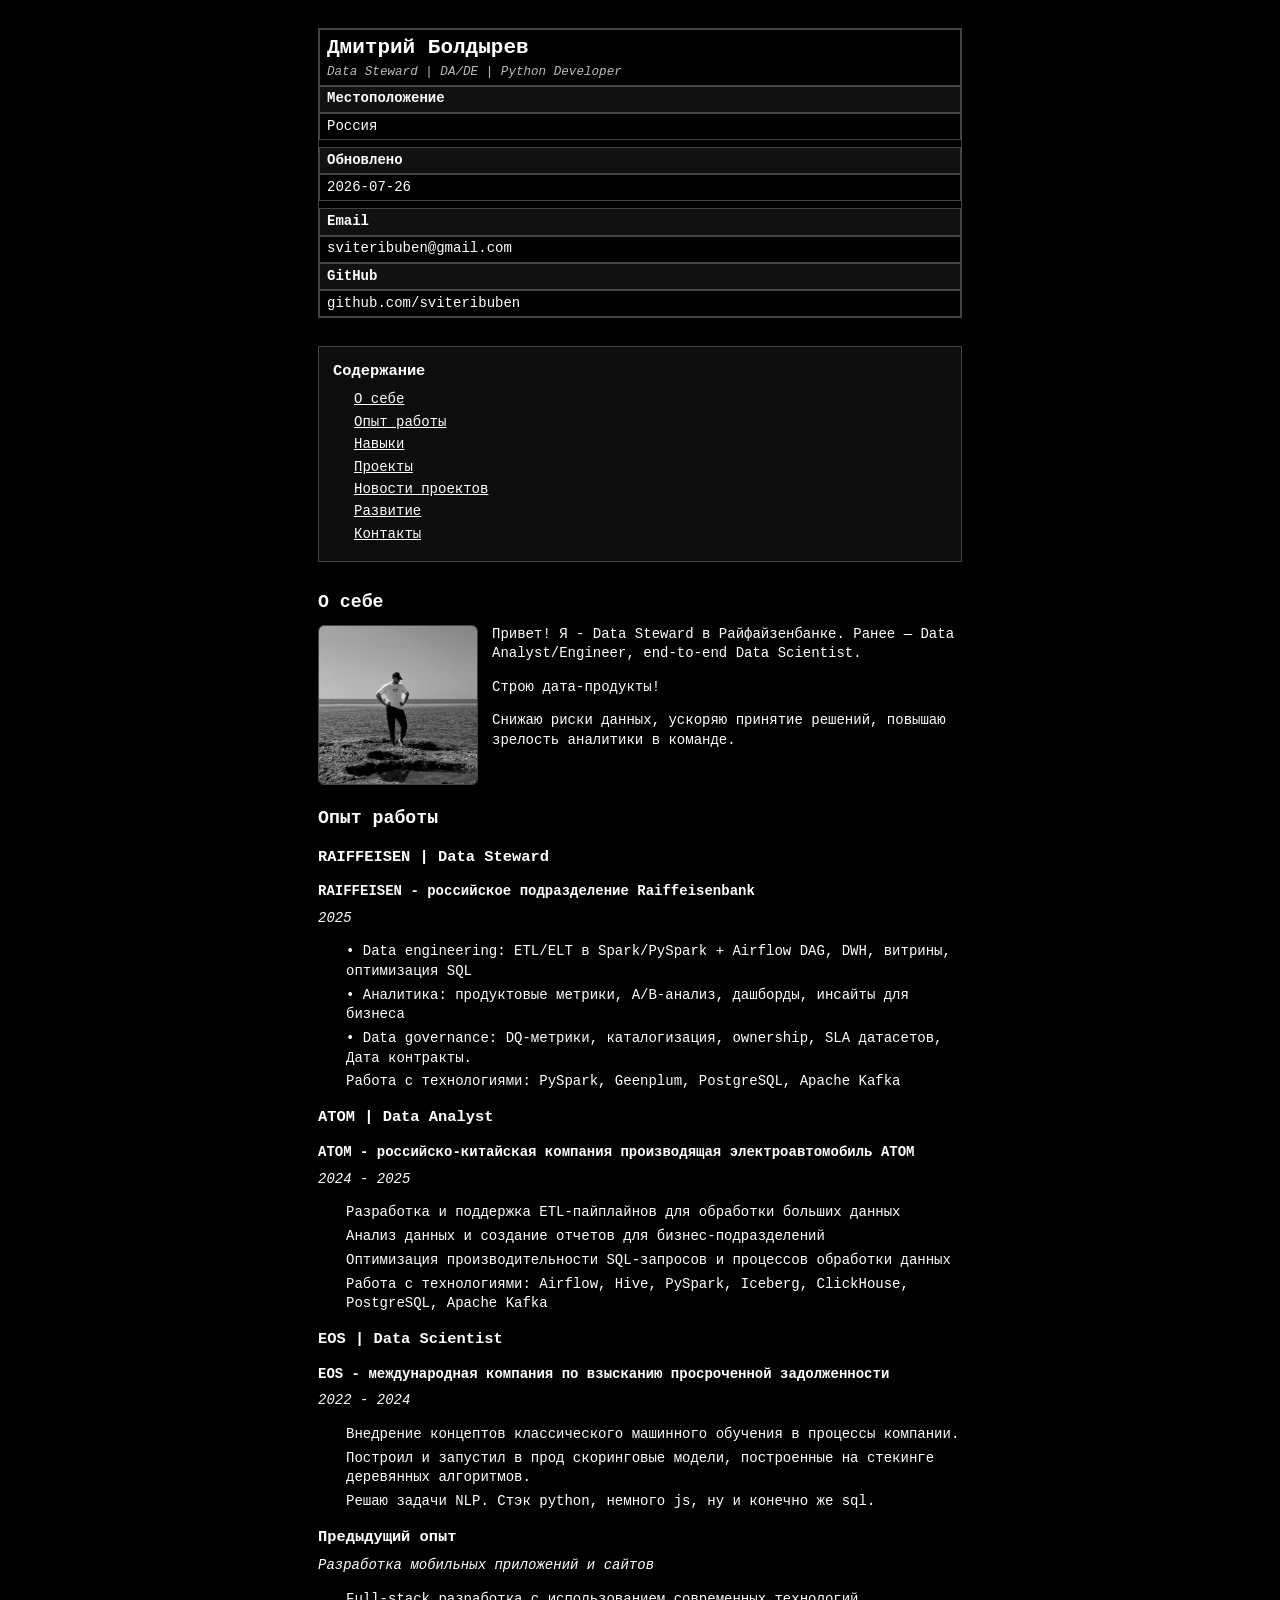
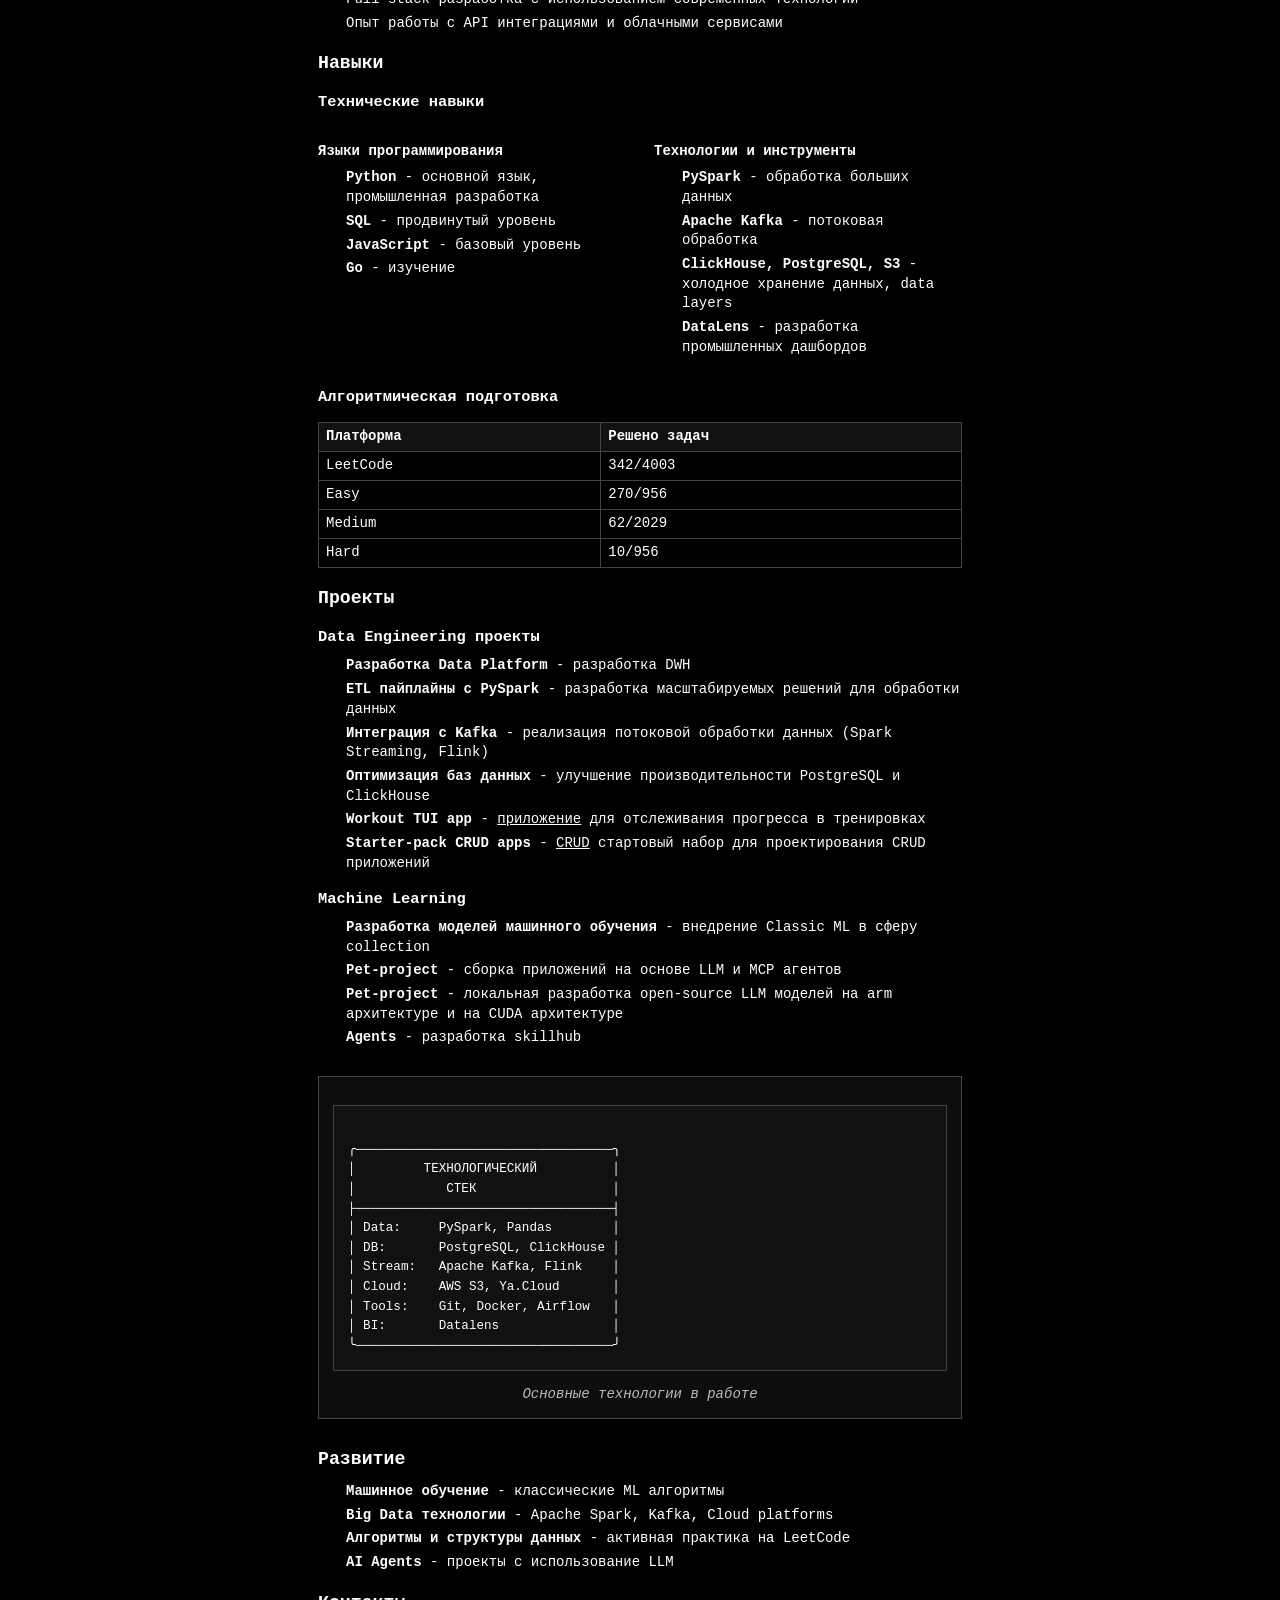
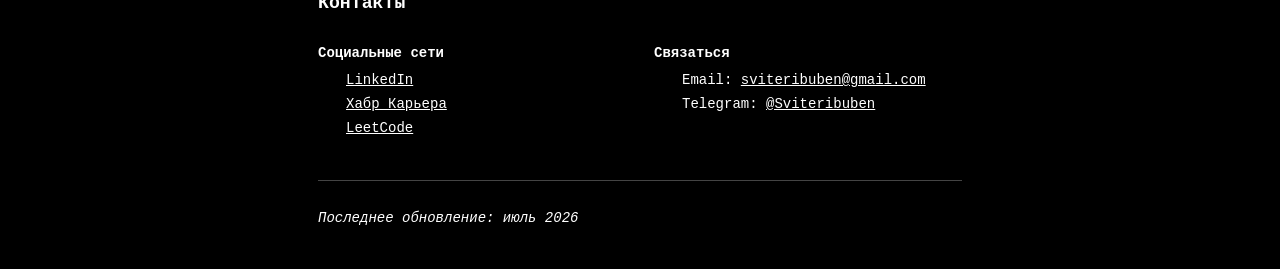
==== commit 08769d6e: "add actual projects on the main page" ====
--- a/index.html
+++ b/index.html
@@ -21,7 +21,7 @@
         </tr>
         <tr>
             <th>Обновлено</th>
-            <td class="width-min"><time>2026-03-04</time></td>
+            <td class="width-min"><time>2026-07-26</time></td>
         </tr>
         <tr>
             <th class="width-min">Email</th>
@@ -94,7 +94,7 @@
         <div>
             <h4>Языки программирования</h4>
             <ul>
-                <li><strong>Python</strong> - основной язык</li>
+                <li><strong>Python</strong> - основной язык, промышленная разработка</li>
                 <li><strong>SQL</strong> - продвинутый уровень</li>
                 <li><strong>JavaScript</strong> - базовый уровень</li>
                 <li><strong>Go</strong> - изучение</li>
@@ -118,19 +118,19 @@
         </tr>
         <tr>
             <td>LeetCode</td>
-            <td>321/3860</td>
+            <td>342/4003</td>
         </tr>
         <tr>
             <td>Easy</td>
-            <td>250/929</td>
+            <td>270/956</td>
         </tr>
         <tr>
             <td>Medium</td>
-            <td>62/2019</td>
+            <td>62/2029</td>
         </tr>
         <tr>
             <td>Hard</td>
-            <td>9/912</td>
+            <td>10/956</td>
         </tr>
     </table>
     <h2 id="projects">Проекты</h2>
@@ -141,11 +141,14 @@
         <li><strong>Интеграция с Kafka</strong> - реализация потоковой обработки данных (Spark Streaming, Flink)</li>
         <li><strong>Оптимизация баз данных</strong> - улучшение производительности PostgreSQL и ClickHouse</li>
         <li><strong>Workout TUI app</strong> - <a href="https://github.com/sviteribuben/workoutapp" target="_blank">приложение</a> для отслеживания прогресса в тренировках</li>
+        <li><strong>Starter-pack CRUD apps</strong> - <a href="https://github.com/sviteribuben/uv_starter_CRUDS" target="_blank">CRUD</a> стартовый набор для проектирования CRUD приложений</li>
     </ul>
     <h3>Machine Learning</h3>
     <ul>
         <li><strong>Разработка моделей машинного обучения</strong> - внедрение Classic ML в сферу collection</li>
-        <li><strong>Pet-projects</strong> - сборка приложений на основе LLM и MCP агентов</li>
+        <li><strong>Pet-project</strong> - сборка приложений на основе LLM и MCP агентов</li>
+        <li><strong>Pet-project</strong> - локальная разработка open-source LLM моделей на arm архитектуре и на CUDA архитектуре</li>
+        <li><strong>Agents</strong> - разработка skillhub</li>
     </ul>
 
     <figure>
@@ -190,7 +193,7 @@
     </div>
 
     <hr>
-    <p><em>Последнее обновление: июнь 2026</em></p>
+    <p><em>Последнее обновление: июль 2026</em></p>
     <script src="js/script.js"></script>
 </body>
 </html>
